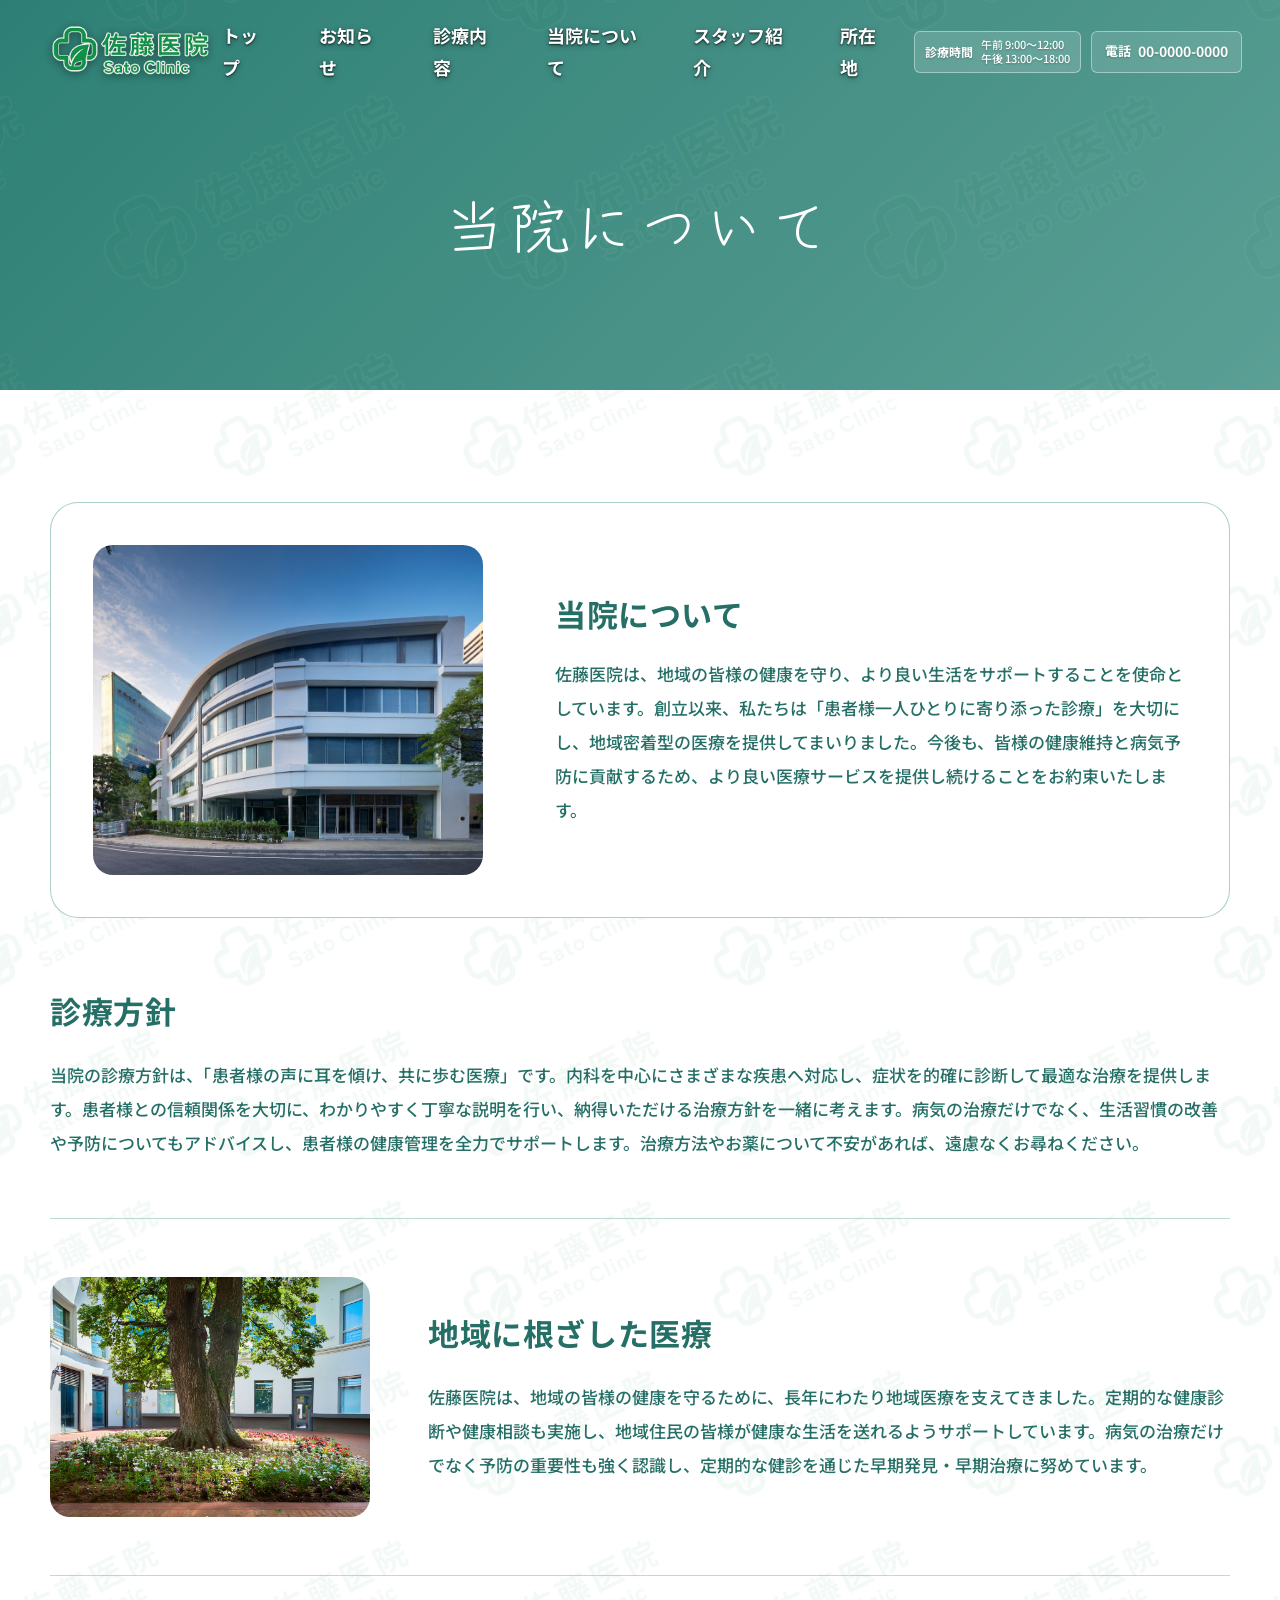
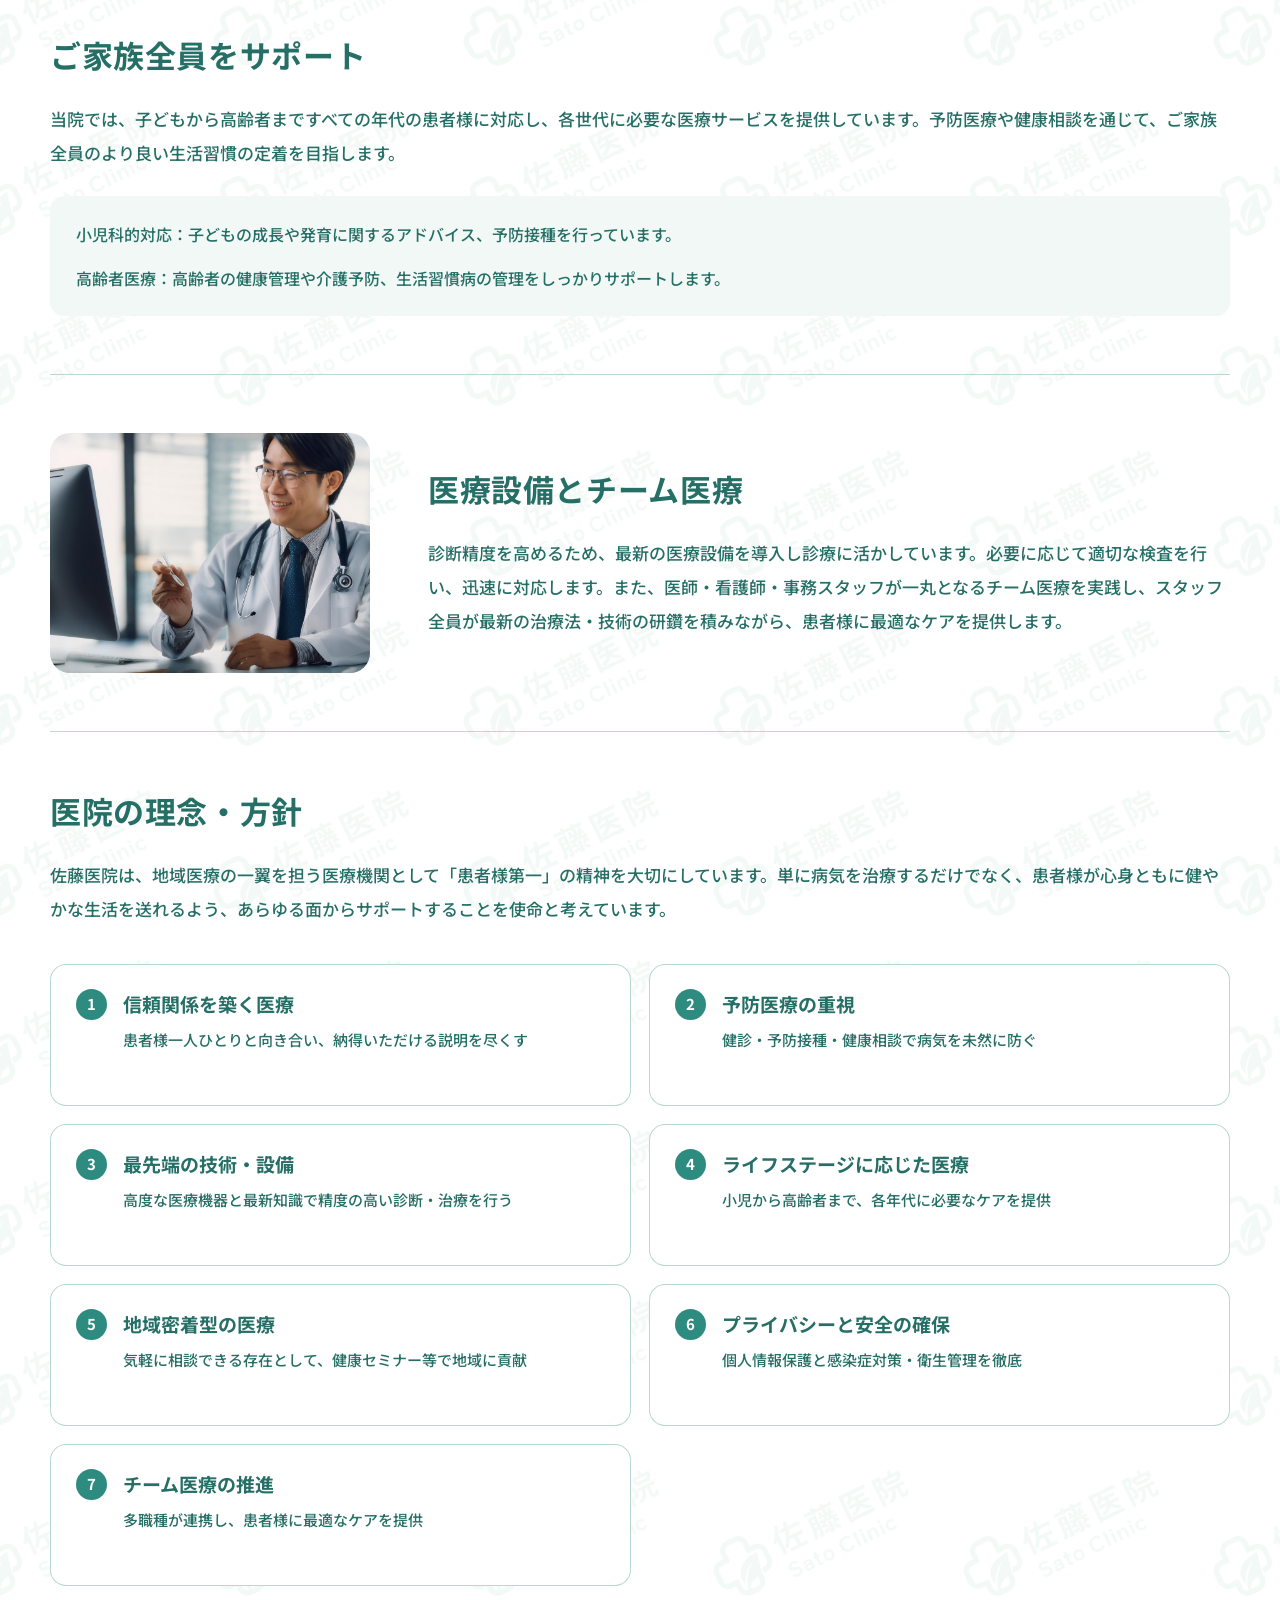
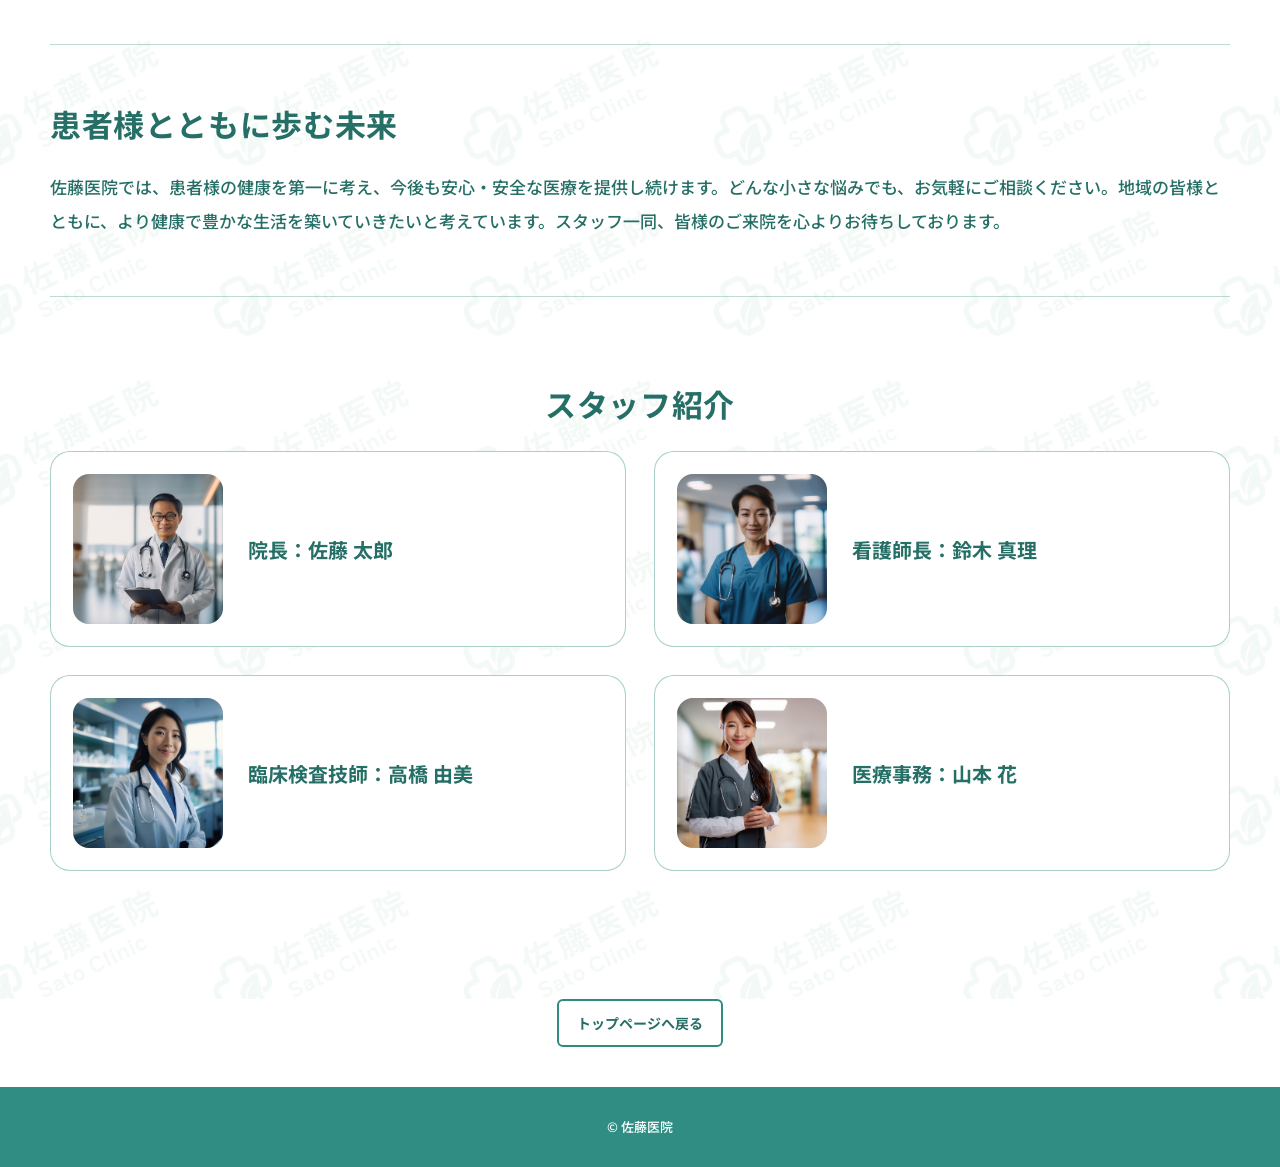
==== about.html @ 95e784b6 "当院についての下層ページを作成" ====
<!DOCTYPE html>
<html lang="ja">
<head>
  <meta charset="UTF-8">
  <meta name="viewport" content="width=device-width, initial-scale=1.0">
  <meta name="description" content="佐藤医院の診療方針、地域医療への取り組み、医院の理念・方針をご紹介します。">
  <title>当院について | 佐藤医院</title>
  <link rel="preconnect" href="https://fonts.googleapis.com">
  <link rel="preconnect" href="https://fonts.gstatic.com" crossorigin>
  <link href="https://fonts.googleapis.com/css2?family=Noto+Sans+JP:wght@400;500;600;700&display=swap" rel="stylesheet">
  <link href="https://fonts.googleapis.com/css2?family=Zen+Kurenaido&display=swap" rel="stylesheet">
  <link rel="stylesheet" href="./css/style.css">
</head>
<body>
  <header class="site-header">
    <a class="brand" href="./index.html#top" aria-label="佐藤医院 トップへ">
      <img src="./assets/Logo/logo.png" alt="佐藤医院 Sato Clinic">
    </a>
    <nav aria-label="メインナビゲーション">
      <ul>
        <li><a href="./index.html#top">トップ</a></li>
        <li><a href="./index.html#news">お知らせ</a></li>
        <li><a href="./index.html#medical">診療内容</a></li>
        <li><a href="./about.html">当院について</a></li>
        <li><a href="./index.html#staff">スタッフ紹介</a></li>
        <li><a href="./index.html#access">所在地</a></li>
      </ul>
    </nav>
    <button class="menu-toggle" type="button" aria-expanded="false">
      <span></span><span></span><span></span>
      <span class="sr-only">Menu</span>
    </button>
    <div class="header-actions">
      <a class="header-hours" href="./index.html#hours" aria-label="診療時間へ">
        <span class="header-action-label">診療時間</span>
        <span class="header-action-detail">午前 9:00〜12:00<br>午後 13:00〜18:00</span>
      </a>
      <a class="header-phone" href="tel:00-0000-0000">
        <span class="header-action-label">電話</span>
        <strong>00-0000-0000</strong>
      </a>
    </div>
  </header>

  <main>
    <section class="subpage-hero" aria-labelledby="about-detail-title">
      <div class="subpage-hero-shade"></div>
      <h1 id="about-detail-title">当院について</h1>
    </section>

    <div class="patterned-content">
      <section class="about-detail section-block" aria-labelledby="about-intro-title">
        <div class="content wide">
          <article class="about-detail-intro about-detail-panel">
            <img src="./assets/Hospital_Exterior/hospital_1.jpg" alt="佐藤医院の外観">
            <div>
              <h2 id="about-intro-title">当院について</h2>
              <p>佐藤医院は、地域の皆様の健康を守り、より良い生活をサポートすることを使命としています。創立以来、私たちは「患者様一人ひとりに寄り添った診療」を大切にし、地域密着型の医療を提供してまいりました。今後も、皆様の健康維持と病気予防に貢献するため、より良い医療サービスを提供し続けることをお約束いたします。</p>
            </div>
          </article>

          <div class="about-detail-sections">
            <article class="about-detail-section">
              <h2>診療方針</h2>
              <p>当院の診療方針は、「患者様の声に耳を傾け、共に歩む医療」です。内科を中心にさまざまな疾患へ対応し、症状を的確に診断して最適な治療を提供します。患者様との信頼関係を大切に、わかりやすく丁寧な説明を行い、納得いただける治療方針を一緒に考えます。病気の治療だけでなく、生活習慣の改善や予防についてもアドバイスし、患者様の健康管理を全力でサポートします。治療方法やお薬について不安があれば、遠慮なくお尋ねください。</p>
            </article>

            <article class="about-detail-section about-detail-section-media">
              <img src="./assets/Hospital_Exterior/hospital_2.jpg" alt="地域に根ざした医療">
              <div>
                <h2>地域に根ざした医療</h2>
                <p>佐藤医院は、地域の皆様の健康を守るために、長年にわたり地域医療を支えてきました。定期的な健康診断や健康相談も実施し、地域住民の皆様が健康な生活を送れるようサポートしています。病気の治療だけでなく予防の重要性も強く認識し、定期的な健診を通じた早期発見・早期治療に努めています。</p>
              </div>
            </article>

            <article class="about-detail-section">
              <h2>ご家族全員をサポート</h2>
              <p>当院では、子どもから高齢者まですべての年代の患者様に対応し、各世代に必要な医療サービスを提供しています。予防医療や健康相談を通じて、ご家族全員のより良い生活習慣の定着を目指します。</p>
              <div class="about-detail-subcopy">
                <p>小児科的対応：子どもの成長や発育に関するアドバイス、予防接種を行っています。</p>
                <p>高齢者医療：高齢者の健康管理や介護予防、生活習慣病の管理をしっかりサポートします。</p>
              </div>
            </article>

            <article class="about-detail-section about-detail-section-media">
              <img src="./assets/Medical_Image/medical_1.jpg" alt="医療設備とチーム医療">
              <div>
                <h2>医療設備とチーム医療</h2>
                <p>診断精度を高めるため、最新の医療設備を導入し診療に活かしています。必要に応じて適切な検査を行い、迅速に対応します。また、医師・看護師・事務スタッフが一丸となるチーム医療を実践し、スタッフ全員が最新の治療法・技術の研鑽を積みながら、患者様に最適なケアを提供します。</p>
              </div>
            </article>

            <article class="about-detail-section about-policy">
              <h2>医院の理念・方針</h2>
              <p>佐藤医院は、地域医療の一翼を担う医療機関として「患者様第一」の精神を大切にしています。単に病気を治療するだけでなく、患者様が心身ともに健やかな生活を送れるよう、あらゆる面からサポートすることを使命と考えています。</p>
              <ol class="about-policy-list">
                <li><h3>信頼関係を築く医療</h3><p>患者様一人ひとりと向き合い、納得いただける説明を尽くす</p></li>
                <li><h3>予防医療の重視</h3><p>健診・予防接種・健康相談で病気を未然に防ぐ</p></li>
                <li><h3>最先端の技術・設備</h3><p>高度な医療機器と最新知識で精度の高い診断・治療を行う</p></li>
                <li><h3>ライフステージに応じた医療</h3><p>小児から高齢者まで、各年代に必要なケアを提供</p></li>
                <li><h3>地域密着型の医療</h3><p>気軽に相談できる存在として、健康セミナー等で地域に貢献</p></li>
                <li><h3>プライバシーと安全の確保</h3><p>個人情報保護と感染症対策・衛生管理を徹底</p></li>
                <li><h3>チーム医療の推進</h3><p>多職種が連携し、患者様に最適なケアを提供</p></li>
              </ol>
            </article>

            <article class="about-detail-section">
              <h2>患者様とともに歩む未来</h2>
              <p>佐藤医院では、患者様の健康を第一に考え、今後も安心・安全な医療を提供し続けます。どんな小さな悩みでも、お気軽にご相談ください。地域の皆様とともに、より健康で豊かな生活を築いていきたいと考えています。スタッフ一同、皆様のご来院を心よりお待ちしております。</p>
            </article>
          </div>

          <section class="about-detail-staff" aria-labelledby="about-staff-title">
            <h2 id="about-staff-title">スタッフ紹介</h2>
            <div class="about-staff-grid">
              <a class="about-staff-card" href="./index.html#staff-1"><img src="./assets/Doctor_Image/sato_taro.jpg" alt="院長 佐藤 太郎"><div><h3>院長：佐藤 太郎</h3></div></a>
              <a class="about-staff-card" href="./index.html#staff-2"><img src="./assets/Doctor_Image/suzuki_mari.jpg" alt="看護師長 鈴木 真理"><div><h3>看護師長：鈴木 真理</h3></div></a>
              <a class="about-staff-card" href="./index.html#staff-3"><img src="./assets/Doctor_Image/takahashi_yumi.jpg" alt="臨床検査技師 高橋 由美"><div><h3>臨床検査技師：高橋 由美</h3></div></a>
              <a class="about-staff-card" href="./index.html#staff-4"><img src="./assets/Doctor_Image/yamamoto_hana.jpg" alt="医療事務 山本 花"><div><h3>医療事務：山本 花</h3></div></a>
            </div>
          </section>
        </div>
      </section>
    </div>
  </main>

  <div class="back-to-top"><a class="outline-button" href="./index.html#top">トップページへ戻る</a></div>
  <footer class="site-footer"><small>© 佐藤医院</small></footer>
  <script src="./js/script.js" defer></script>
</body>
</html>
---- css/style.css ----
@charset "UTF-8";

:root {
  --paper: #fff;
  --section-tint: #f1f8f5;
  --green: #256f66;
  --green-bright: #2e8b7f;
  --line: #65a89e;
}

* { box-sizing: border-box; }

html {
  scroll-behavior: smooth;
}

body {
  margin: 0;
  color: var(--green);
  background: var(--paper);
  font-family: "Noto Sans JP", "Yu Gothic", YuGothic, Meiryo, sans-serif;
  font-size: 17px;
  font-weight: 500;
  line-height: 1.75;
}

img {
  display: block;
  max-width: 100%;
}

a {
  color: inherit;
  text-decoration: none;
}

h1, h2, h3, p, ul {
  margin-top: 0;
}

h2 {
  margin-bottom: 55px;
  font-size: 36px;
  line-height: 1.35;
  letter-spacing: .02em;
  text-align: center;
}

h3 {
  margin-bottom: 24px;
  font-size: 28px;
  line-height: 1.45;
}

.content {
  position: relative;
  z-index: 1;
  margin: 0 auto;
}

.content.wide,
.content.medium,
.content.narrow {
  width: calc(100% - 48px);
}

.content.wide { max-width: 1180px; }
.content.medium { max-width: 960px; }
.content.narrow { max-width: 1110px; }

.site-header {
  position: absolute;
  z-index: 10;
  top: 0;
  left: 0;
  display: flex;
  align-items: center;
  justify-content: space-between;
  width: 100%;
  padding: 20px 38px 18px 42px;
  color: #fff;
}

.brand img {
  width: 190px;
  filter: drop-shadow(0 2px 4px rgba(0, 0, 0, .40));
}

.site-header nav ul {
  display: flex;
  gap: 48px;
  margin: 0;
  padding: 0;
  list-style: none;
}

.site-header nav a {
  font-size: 18px;
  font-weight: 700;
  text-shadow: 0 1px 2px rgba(0, 0, 0, .72), 0 2px 6px rgba(0, 0, 0, .34);
}

.site-header nav a:hover,
.site-header nav a:focus-visible {
  color: #f1f8f5;
}

.header-actions {
  display: flex;
  align-items: center;
  gap: 10px;
  margin-left: 24px;
}

.header-hours,
.header-phone {
  display: flex;
  align-items: center;
  min-height: 42px;
  border: 1px solid rgba(255, 255, 255, .42);
  border-radius: 6px;
  line-height: 1.25;
  text-shadow: 0 1px 2px rgba(0, 0, 0, .25);
  -webkit-backdrop-filter: blur(10px);
  backdrop-filter: blur(10px);
}

.header-hours {
  gap: 8px;
  padding: 5px 10px;
  background: rgba(255, 255, 255, .15);
  font-size: 12px;
}

.header-action-label {
  font-weight: 700;
  white-space: nowrap;
}

.header-action-detail {
  font-size: 11px;
  white-space: nowrap;
}

.header-phone {
  gap: 7px;
  padding: 8px 13px;
  background: rgba(255, 255, 255, .12);
  color: #fff;
  font-size: 13px;
}

.header-phone strong {
  font-size: 14px;
  white-space: nowrap;
}

.header-hours:hover,
.header-hours:focus-visible {
  background: rgba(255, 255, 255, .22);
}

.header-phone:hover,
.header-phone:focus-visible {
  background: rgba(28, 132, 118, .24);
}

.menu-toggle,
.sr-only {
  display: none;
}

.hero {
  position: relative;
  height: 824px;
  overflow: hidden;
}

.hero > img {
  width: 100%;
  height: 100%;
  object-fit: cover;
}

@media (min-width: 768px) {
  .hero { height: 750px; }
  .hero > img { object-position: center top; }
}

.hero-shade {
  position: absolute;
  inset: 0;
  background: linear-gradient(180deg, rgba(37, 111, 102, .35) 0%, transparent 38%, transparent 70%, rgba(37, 111, 102, .25) 100%);
}

.hero h1 {
  position: absolute;
  top: 43%;
  left: 0;
  width: 100%;
  margin: 0;
  color: #fff;
  font-family: "Zen Kurenaido", sans-serif;
  font-size: 66px;
  font-weight: 400;
  letter-spacing: .11em;
  text-align: center;
  text-shadow: 0 1px 2px rgba(0, 0, 0, .78), 0 3px 10px rgba(0, 0, 0, .44);
}

.patterned-content {
  position: relative;
  isolation: isolate;
  overflow: hidden;
  background-color: var(--paper);
}

.patterned-content::before {
  position: absolute;
  z-index: -1;
  inset: -80px;
  content: "";
  background-image: url("../assets/Logo/logo 3.png");
  background-position: 20px 20px;
  background-size: 250px 170px;
  opacity: .10;
  pointer-events: none;
}

.section-block { position: relative; }

.subpage-hero {
  position: relative;
  display: flex;
  min-height: 390px;
  flex-direction: column;
  align-items: center;
  justify-content: center;
  padding: 130px 24px 70px;
  overflow: hidden;
  color: #fff;
  background: linear-gradient(135deg, #2f8278 0%, #65a89e 100%);
  text-align: center;
}

.subpage-hero::before {
  position: absolute;
  inset: -30px;
  content: "";
  background: url("../assets/Logo/logo 3.png") center / 380px auto repeat;
  opacity: .10;
}

.subpage-hero-shade {
  position: absolute;
  inset: 0;
  background: rgba(37, 111, 102, .16);
}

.subpage-hero h1,
.subpage-hero p { position: relative; z-index: 1; }

.subpage-hero h1 {
  margin: 0;
  font-family: "Zen Kurenaido", sans-serif;
  font-size: 58px;
  font-weight: 400;
  letter-spacing: .12em;
  line-height: 1.3;
}

.subpage-hero p {
  margin: 18px 0 0;
  font-size: 17px;
  font-weight: 600;
  letter-spacing: .08em;
}

.medical-detail { padding: 112px 0 128px; }

.medical-detail h2 { margin-bottom: 62px; }

.medical-detail-list {
  display: grid;
  gap: 44px;
}

.medical-detail-card {
  display: grid;
  grid-template-columns: 300px minmax(0, 1fr);
  gap: 52px;
  align-items: center;
  padding: 34px 46px 34px 34px;
  border: 1px solid rgba(101, 168, 158, .55);
  border-radius: 24px;
  background: rgba(255, 255, 255, .94);
}

.medical-detail-card:nth-child(even) { background: var(--section-tint); }

.medical-detail-card > img {
  width: 300px;
  height: 230px;
  border-radius: 18px;
  object-fit: cover;
}

.medical-detail-card-body { position: relative; }

.medical-detail-number {
  margin: 0 0 4px;
  color: var(--green-bright);
  font-family: "Zen Kurenaido", sans-serif;
  font-size: 30px;
  line-height: 1;
}

.medical-detail-card h3 {
  margin-bottom: 20px;
  font-size: 27px;
}

.medical-detail-card-body > p:last-child {
  margin-bottom: 0;
  font-size: 17px;
  line-height: 2;
}

.about-detail { padding: 112px 0 128px; }

.about-detail-intro {
  display: grid;
  grid-template-columns: 390px minmax(0, 1fr);
  gap: 72px;
  align-items: center;
  margin-bottom: 72px;
  padding: 42px;
  border: 1px solid rgba(101, 168, 158, .55);
  border-radius: 28px;
  background: rgba(255, 255, 255, .95);
}

.about-detail-intro img {
  width: 390px;
  height: 330px;
  border-radius: 20px;
  object-fit: cover;
}

.about-detail h2 {
  margin-bottom: 26px;
  font-size: 31px;
  text-align: left;
}

.about-detail-intro h2 { margin-bottom: 22px; }

.about-detail p {
  margin-bottom: 0;
  font-size: 17px;
  line-height: 2;
}

.about-detail-sections {
  display: grid;
  gap: 0;
}

.about-detail-section {
  padding: 58px 0;
  border-bottom: 1px solid rgba(101, 168, 158, .42);
}

.about-detail-section:first-child { padding-top: 0; }

.about-detail-section-media {
  display: grid;
  grid-template-columns: 320px minmax(0, 1fr);
  gap: 58px;
  align-items: center;
}

.about-detail-section-media img {
  width: 320px;
  height: 240px;
  border-radius: 20px;
  object-fit: cover;
}

.about-detail-subcopy {
  display: grid;
  gap: 12px;
  margin-top: 26px;
  padding: 22px 26px;
  border-radius: 14px;
  background: var(--section-tint);
}

.about-detail-subcopy p { font-size: 16px; }

.about-policy-list {
  display: grid;
  grid-template-columns: repeat(2, minmax(0, 1fr));
  gap: 18px;
  margin: 38px 0 0;
  padding: 0;
  list-style: none;
  counter-reset: policy;
}

.about-policy-list li {
  position: relative;
  min-height: 142px;
  padding: 25px 26px 22px 72px;
  border: 1px solid rgba(101, 168, 158, .45);
  border-radius: 16px;
  background: #fff;
  counter-increment: policy;
}

.about-policy-list li::before {
  position: absolute;
  top: 24px;
  left: 25px;
  display: grid;
  width: 31px;
  height: 31px;
  place-items: center;
  border-radius: 50%;
  color: #fff;
  background: var(--green-bright);
  content: counter(policy);
  font-size: 15px;
  font-weight: 700;
}

.about-policy-list h3 {
  margin-bottom: 10px;
  font-size: 19px;
}

.about-policy-list p { font-size: 15px; line-height: 1.75; }

.about-detail-staff { padding-top: 86px; }

.about-detail-staff > h2 { text-align: center; }

.about-staff-grid {
  display: grid;
  grid-template-columns: repeat(2, minmax(0, 1fr));
  gap: 28px;
}

.about-staff-card {
  display: grid;
  grid-template-columns: 150px minmax(0, 1fr);
  gap: 25px;
  align-items: center;
  padding: 22px;
  border: 1px solid rgba(101, 168, 158, .55);
  border-radius: 20px;
  background: #fff;
}

.about-staff-card:hover,
.about-staff-card:focus-visible {
  border-color: var(--green-bright);
  background: var(--section-tint);
}

.about-staff-card img {
  width: 150px;
  height: 150px;
  border-radius: 16px;
  object-fit: cover;
}

.about-staff-card img[src*="sato_taro.jpg"] { object-position: 75% center; }
.about-staff-card img[src*="suzuki_mari.jpg"] { object-position: right center; }
.about-staff-card img[src*="takahashi_yumi.jpg"] { object-position: 35% center; }
.about-staff-card img[src*="yamamoto_hana.jpg"] { object-position: left center; }

.about-staff-card h3 { margin: 0; font-size: 20px; }

.hours {
  padding: 144px 0 96px;
}

.hours h2 {
  margin-bottom: 28px;
  font-size: 25px;
}

.hours-table {
  width: 100%;
  border: 1px solid rgba(101, 168, 158, .35);
  border-radius: 14px;
  border-collapse: separate;
  border-spacing: 0;
  overflow: hidden;
  table-layout: fixed;
  font-size: 16px;
  background: #fff;
}

.hours-table th,
.hours-table td {
  height: 51px;
  padding: 12px 10px;
  border: 0;
  border-bottom: 1px solid rgba(101, 168, 158, .32);
  text-align: center;
}

.hours-table thead th {
  background: var(--section-tint);
  color: var(--green);
  font-weight: 600;
}

.hours-table tbody tr:last-child th,
.hours-table tbody tr:last-child td {
  border-bottom: 0;
}

.hours-table tr > :first-child { width: 160px; }
.hours-table tbody th { font-weight: 600; }
.hours-table td { font-size: 21px; }
.hours-table td.is-open { color: var(--green); font-weight: 700; }
.hours-table td.is-closed { color: #9aa8a5; }

.hours-notes {
  margin-top: 35px;
  font-size: 17px;
  line-height: 1.55;
}

.hours-notes p { margin-bottom: 0; }
.hours-notes ul { margin-bottom: 0; padding-left: 1.25em; }

.patient-gallery {
  display: grid;
  grid-template-columns: repeat(3, 1fr);
  gap: 65px;
  margin-top: 72px;
}

.patient-gallery img {
  width: 100%;
  height: 240px;
  border-radius: 29px;
  object-fit: cover;
}

.news {
  padding: 88px 0 112px;
  background: var(--section-tint);
}

.news-layout {
  display: grid;
  grid-template-columns: 380px 1fr;
  gap: 110px;
  align-items: center;
}

.news-photo {
  width: 380px;
  height: 570px;
  border-radius: 26px;
  object-fit: cover;
}

.news-body h2 {
  margin-bottom: 45px;
  text-align: left;
}

.news-list {
  margin: 0;
  padding: 0;
  list-style: none;
}

.news-list li { border-bottom: 1.5px solid var(--line); }
.news-list a {
  display: block;
  padding: 22px 0 17px;
  font-size: 22px;
  font-weight: 700;
}

.news-list a:hover,
.news-list a:focus-visible { padding-left: 10px; }

.outline-button {
  display: inline-flex;
  align-items: center;
  justify-content: center;
  min-width: 112px;
  min-height: 48px;
  padding: 12px 18px;
  border: 2px solid var(--green-bright);
  border-radius: 6px;
  background: rgba(255, 255, 255, .58);
  -webkit-backdrop-filter: blur(10px);
  backdrop-filter: blur(10px);
  font-size: 14px;
  font-weight: 700;
  line-height: 1.3;
  text-align: center;
}

.outline-button:hover,
.outline-button:focus,
.outline-button:focus-visible,
.outline-button:active {
  border-color: var(--green-bright);
  background: rgba(46, 139, 127, .20);
  color: var(--green);
}

.news-button {
  float: right;
  margin-top: 25px;
}

.greeting { padding: 88px 0 120px; }

.greeting-card {
  min-height: 745px;
  overflow: hidden;
  border: 2px solid var(--line);
  border-radius: 38px;
  background-image: linear-gradient(90deg, rgba(255, 255, 255, .98) 0%, rgba(255, 255, 255, .95) 48%, rgba(255, 255, 255, 0) 58%), url("../assets/Doctor_Image/firstView.jpg");
  background-position: center, center;
  background-size: cover;
}

.greeting-copy {
  width: 52%;
  padding: 76px 20px 52px 56px;
}

.greeting-copy h2 {
  margin-bottom: 40px;
  text-align: left;
}

.greeting-copy p {
  margin-bottom: 27px;
  font-size: 16px;
  font-weight: 600;
  line-height: 1.7;
  text-shadow: 0 1px 2px rgba(0, 0, 0, .12);
}

.greeting-copy .signature {
  margin-top: 38px;
  padding-right: 40px;
  text-align: right;
}

.greeting-photo { display: none; }

.medical { padding: 96px 0 120px; }
.medical > .content > h2 { margin-bottom: 64px; }

.medical-row,
.staff-row {
  display: grid;
  grid-template-columns: 340px 1fr;
  gap: 110px;
  align-items: center;
  margin-bottom: 96px;
}

.medical-carousel,
.staff-carousel {
  display: contents;
}

.medical-more {
  margin-top: 28px;
  text-align: center;
}

.medical-item,
.staff-item {
  display: contents;
}

.medical-item > summary,
.staff-item > summary,
.mobile-switcher {
  display: none;
}

.medical-row.image-right,
.staff-row.image-right { grid-template-columns: 1fr 340px; }

.medical-row img,
.staff-row img {
  width: 340px;
  height: 300px;
  border-radius: 28px;
  object-fit: cover;
}

.medical-row h3 { margin-bottom: 24px; }
.medical-row p { max-width: 690px; font-size: 17px; }
.medical-row.image-right > div:first-child { padding-left: 90px; }
.medical-row.last { margin-bottom: 0; }
.medical-photo-wrap { text-align: right; }
.medical-photo-wrap .small-button { margin-top: 14px; }

.about {
  padding: 96px 0 120px;
  background: var(--section-tint);
}

.about-card {
  display: grid;
  grid-template-columns: 370px 1fr;
  gap: 82px;
  align-items: center;
  min-height: 650px;
  padding: 80px 90px;
  border: 2px solid var(--line);
  border-radius: 30px;
}

.about-card > img {
  width: 370px;
  height: 370px;
  border-radius: 27px;
  object-fit: cover;
}

.about-copy h2 { text-align: left; }
.about-copy p { margin-bottom: 56px; font-size: 17px; }
.about-copy .outline-button { float: right; margin-right: 65px; }

.staff { padding: 96px 0 104px; }
.staff h2 { margin-bottom: 44px; }

.staff-intro {
  margin: 0 auto 68px;
  font-size: 17px;
  text-align: center;
}

.staff-row {
  margin-bottom: 88px;
}

.staff-row img {
  height: 330px;
}

.staff-row img[src*="sato_taro.jpg"] { object-position: 75% center; }
.staff-row img[src*="suzuki_mari.jpg"] { object-position: right center; }
.staff-row img[src*="takahashi_yumi.jpg"] { object-position: 35% center; }
.staff-row img[src*="yamamoto_hana.jpg"] { object-position: left center; }

.staff-row h3 { margin-bottom: 22px; }
.staff-row ul { padding-left: 1.35em; font-size: 16px; }
.staff-row.image-right > div:first-child { padding-left: 90px; }
.staff-row.last { margin-bottom: 0; }

.access {
  padding: 104px 0 120px;
  background: var(--section-tint);
}

.access-card {
  overflow: hidden;
  padding-top: 0;
  border-radius: 30px;
}

.access-card > h2 {
  margin: 0;
  padding: 46px 0 58px;
}

.access-grid {
  display: grid;
  grid-template-columns: 57% 43%;
  min-height: 500px;
}

.access-grid > img {
  width: 100%;
  height: 500px;
  object-fit: cover;
}

.access-copy {
  display: flex;
  flex-direction: column;
  justify-content: center;
  gap: 58px;
  padding: 24px 32px 42px;
}

.access-copy h3 { margin-bottom: 18px; }
.access-copy ul { margin-bottom: 0; padding-left: 0; font-size: 16px; list-style: none; }

.hours-bottom { padding: 96px 0; }
.hours-bottom .hours-notes { margin-top: 30px; }

.departments { padding: 96px 0 104px; }
.departments h2 { margin-bottom: 72px; }

.department-list {
  margin-bottom: 72px;
  font-size: 27px;
  font-weight: 700;
  line-height: 1.45;
  text-align: center;
}

.contact-note {
  margin-bottom: 0;
  font-size: 16px;
  text-align: center;
}

.site-footer {
  display: flex;
  align-items: center;
  justify-content: center;
  height: 80px;
  color: #fff;
  background: #2f8d83;
}

.back-to-top {
  margin-bottom: 40px;
  text-align: center;
}

.site-footer small { font-size: 13px; }

@media (prefers-reduced-motion: reduce) {
  html { scroll-behavior: auto; }
}

@media (max-width: 767px) {
  html,
  body {
    overflow-x: hidden;
  }

  body {
    font-size: 15px;
    line-height: 1.7;
  }

  .content.wide,
  .content.medium,
  .content.narrow {
    width: calc(100% - 32px);
  }

  h2 {
    margin-bottom: 30px;
    font-size: 28px;
  }

  h3 {
    margin-bottom: 16px;
    font-size: 22px;
    line-height: 1.4;
  }

  .site-header {
    position: absolute;
    display: flex;
    flex-direction: row;
    align-items: center;
    justify-content: space-between;
    gap: 12px;
    padding: 14px 16px 12px;
  }

  .brand img { width: 150px; }

  .site-header nav {
    position: absolute;
    top: 100%;
    right: 16px;
    left: 16px;
    display: none;
    width: auto;
    padding: 8px;
    border: 1px solid rgba(101, 168, 158, .42);
    border-radius: 10px;
    background: rgba(255, 255, 255, .94);
    -webkit-backdrop-filter: blur(12px);
    backdrop-filter: blur(12px);
  }

  .site-header.menu-open nav { display: block; }

  .site-header nav ul {
    display: flex;
    flex-direction: column;
    gap: 0;
    line-height: 1.35;
  }

  .site-header nav li + li { border-top: 1px solid rgba(101, 168, 158, .28); }

  .site-header nav a {
    display: block;
    padding: 8px 10px;
    color: var(--green);
    font-size: 14px;
    text-shadow: 0 1px 2px rgba(0, 0, 0, .12);
    white-space: nowrap;
  }

  .site-header nav a:hover,
  .site-header nav a:focus-visible { color: var(--green); }

  .menu-toggle {
    display: flex;
    order: 3;
    flex: 0 0 42px;
    flex-direction: column;
    gap: 4px;
    align-items: center;
    justify-content: center;
    width: 42px;
    height: 42px;
    padding: 0;
    border: 1px solid rgba(255, 255, 255, .42);
    border-radius: 6px;
    background: rgba(255, 255, 255, .15);
    -webkit-backdrop-filter: blur(10px);
    backdrop-filter: blur(10px);
  }

  .menu-toggle span:not(.sr-only) {
    display: block;
    width: 20px;
    height: 2px;
    background: #fff;
  }

  .menu-toggle:focus-visible { outline: 2px solid #fff; outline-offset: 2px; }

  .site-header.menu-open .menu-toggle span:nth-child(1) { transform: translateY(6px) rotate(45deg); }
  .site-header.menu-open .menu-toggle span:nth-child(2) { opacity: 0; }
  .site-header.menu-open .menu-toggle span:nth-child(3) { transform: translateY(-6px) rotate(-45deg); }

  .sr-only {
    position: absolute;
    width: 1px;
    height: 1px;
    padding: 0;
    margin: -1px;
    overflow: hidden;
    clip: rect(0, 0, 0, 0);
    white-space: nowrap;
    border: 0;
  }

  .header-actions {
    order: 2;
    gap: 8px;
    margin: 0;
  }

  .header-phone {
    min-height: 30px;
    padding: 5px 10px;
    font-size: 12px;
  }

  .header-hours { display: none; }

  .header-hours::before {
    content: "◷";
    font-size: 15px;
  }

  .header-phone::before {
    content: "☎";
    font-size: 14px;
  }

  .header-action-detail,
  .header-phone strong {
    display: none;
  }

  .hero { height: 350px; }

  .hero h1 {
    top: 52%;
    padding: 0 16px;
    font-size: 36px;
    line-height: 1.35;
    letter-spacing: .08em;
  }

  .hours { padding: 48px 0 56px; }
  .hours { scroll-margin-top: 72px; }

  .hours h2 {
    margin-bottom: 22px;
    font-size: 26px;
  }

  .hours-table-wrap {
    max-width: 100%;
    overflow-x: visible;
  }

  .hours-table {
    min-width: 0;
    display: block;
    font-size: 14px;
  }

  .hours-table thead,
  .hours-table tbody,
  .hours-table tr {
    display: grid;
  }

  .hours-table thead tr {
    grid-template-columns: 72px repeat(7, minmax(0, 1fr));
  }

  .hours-table tbody {
    gap: 8px;
    margin-top: 8px;
  }

  .hours-table tbody tr {
    grid-template-columns: repeat(7, minmax(0, 1fr));
    overflow: hidden;
    border: 1px solid rgba(101, 168, 158, .35);
    border-radius: 12px;
    background: #fff;
  }

  .hours-table tbody tr th {
    grid-column: 1 / -1;
    background: var(--section-tint);
  }

  .hours-table th,
  .hours-table td {
    height: auto;
    padding: 10px 4px;
  }

  .hours-table thead th {
    padding: 9px 3px;
    font-size: 13px;
  }

  .hours-notes {
    margin-top: 25px;
    font-size: 14px;
  }

  .patient-gallery {
    display: flex;
    gap: 16px;
    margin-top: 36px;
    margin-right: -16px;
    padding-right: 16px;
    overflow-x: auto;
    scroll-snap-type: x mandatory;
    scrollbar-width: none;
  }

  .patient-gallery::-webkit-scrollbar,
  .medical-carousel::-webkit-scrollbar,
  .staff-carousel::-webkit-scrollbar { display: none; }

  .patient-gallery img {
    flex: 0 0 calc(100% - 16px);
    height: 220px;
    border-radius: 22px;
    scroll-snap-align: start;
  }

  .news { padding: 56px 0 64px; }

  .news-layout {
    display: flex;
    flex-direction: column;
    gap: 30px;
    align-items: stretch;
  }

  .news-photo {
    width: 100%;
    height: 240px;
    border-radius: 22px;
  }

  .news-body h2 {
    margin-bottom: 24px;
    text-align: center;
  }

  .news-list a {
    padding: 13px 0 11px;
    font-size: 15px;
  }

  .news-button {
    float: none;
    display: block;
    width: max-content;
    margin: 22px auto 0;
  }

  .greeting { padding: 56px 0 72px; }

  .greeting-card {
    display: flex;
    flex-direction: column;
    min-height: 0;
    overflow: hidden;
    background-image: none;
    background-color: #fff;
  }

  .greeting-photo {
    display: block;
    width: 100%;
    height: 235px;
    object-fit: cover;
    object-position: center center;
  }

  .greeting-copy {
    width: 100%;
    padding: 30px 22px 34px;
  }

  .greeting-copy h2 {
    margin-bottom: 28px;
    text-align: center;
  }

  .greeting-copy p {
    margin-bottom: 22px;
    font-size: 15px;
    line-height: 1.8;
  }

  .greeting-copy .signature {
    margin-top: 28px;
    padding-right: 0;
  }

  .subpage-hero {
    min-height: 300px;
    padding: 116px 20px 52px;
  }

  .subpage-hero h1 { font-size: 42px; }
  .subpage-hero p { margin-top: 12px; font-size: 14px; }

  .medical-detail { padding: 64px 0 76px; }
  .medical-detail h2 { margin-bottom: 34px; font-size: 28px; }

  .medical-detail-list { gap: 24px; }

  .medical-detail-card {
    display: block;
    padding: 16px 16px 24px;
    border-radius: 18px;
  }

  .medical-detail-card > img {
    width: 100%;
    height: 190px;
    margin-bottom: 22px;
    border-radius: 14px;
  }

  .medical-detail-number { font-size: 26px; }
  .medical-detail-card h3 { margin-bottom: 14px; font-size: 22px; }
  .medical-detail-card-body > p:last-child { font-size: 15px; line-height: 1.9; }

  .about-detail { padding: 64px 0 76px; }

  .about-detail-intro {
    display: block;
    margin-bottom: 42px;
    padding: 16px 16px 24px;
    border-radius: 20px;
  }

  .about-detail-intro img {
    width: 100%;
    height: 220px;
    margin-bottom: 24px;
    border-radius: 15px;
  }

  .about-detail h2 { margin-bottom: 18px; font-size: 25px; }
  .about-detail p { font-size: 15px; line-height: 1.9; }

  .about-detail-section { padding: 38px 0; }
  .about-detail-section:first-child { padding-top: 0; }

  .about-detail-section-media {
    display: flex;
    flex-direction: column;
    gap: 22px;
    align-items: stretch;
  }

  .about-detail-section-media img {
    width: 100%;
    height: 210px;
    border-radius: 16px;
  }

  .about-detail-subcopy {
    gap: 10px;
    margin-top: 20px;
    padding: 17px 18px;
  }

  .about-detail-subcopy p { font-size: 14px; }

  .about-policy-list {
    display: grid;
    grid-template-columns: 1fr;
    gap: 14px;
    margin-top: 28px;
  }

  .about-policy-list li {
    min-height: 0;
    padding: 20px 18px 19px 61px;
    border-radius: 14px;
  }

  .about-policy-list li::before { top: 19px; left: 18px; }
  .about-policy-list h3 { margin-bottom: 7px; font-size: 17px; }
  .about-policy-list p { font-size: 14px; }

  .about-detail-staff { padding-top: 58px; }
  .about-detail-staff > h2 { text-align: center; }

  .about-staff-grid {
    grid-template-columns: 1fr;
    gap: 16px;
  }

  .about-staff-card {
    grid-template-columns: 110px minmax(0, 1fr);
    gap: 17px;
    padding: 14px;
    border-radius: 16px;
  }

  .about-staff-card img {
    width: 110px;
    height: 110px;
    border-radius: 13px;
  }

  .about-staff-card h3 { font-size: 17px; }

  .medical { padding: 56px 0 72px; }
  .medical > .content > h2 { margin-bottom: 42px; }

  .medical-carousel,
  .staff-carousel {
    display: block;
    margin: 0;
    padding: 0;
    overflow: hidden;
    touch-action: pan-y;
  }

  .carousel-track {
    display: flex;
    align-items: flex-start;
    width: 100%;
    will-change: transform;
  }

  .mobile-switcher {
    display: flex;
    align-items: center;
    justify-content: space-between;
    margin: 0 0 12px;
  }

  .mobile-switcher button {
    display: flex;
    align-items: center;
    justify-content: center;
    width: 44px;
    height: 44px;
    padding: 0;
    border: 1px solid var(--line);
    border-radius: 50%;
    background: #fff;
    color: var(--green);
    font-size: 28px;
    line-height: 1;
  }

  .mobile-switcher button:active,
  .mobile-switcher button:focus-visible { background: var(--section-tint); }

  .mobile-switcher-status {
    color: var(--green);
    font-size: 14px;
    font-weight: 700;
  }

  .medical-item,
  .staff-item {
    display: block;
    flex: 0 0 100%;
    width: 100%;
    margin-bottom: 12px;
    overflow: hidden;
    border: 1px solid rgba(101, 168, 158, .55);
    border-radius: 12px;
    background: #fff;
  }

  .medical-item.is-active,
  .staff-item.is-active {
    display: block;
  }

  .medical-item > summary,
  .staff-item > summary {
    display: grid;
    grid-template-columns: 64px minmax(0, 1fr) 20px;
    gap: 12px;
    align-items: center;
    min-height: 86px;
    padding: 10px 12px;
    color: var(--green);
    cursor: pointer;
    list-style: none;
  }

  .medical-item > summary::-webkit-details-marker,
  .staff-item > summary::-webkit-details-marker { display: none; }

  .medical-item > summary::after,
  .staff-item > summary::after {
    content: "+";
    grid-column: 3;
    color: var(--green-bright);
    font-size: 24px;
    line-height: 1;
    text-align: center;
  }

  .medical-item[open] > summary::after,
  .staff-item[open] > summary::after { content: "−"; }

  .medical-item > summary img,
  .staff-item > summary img {
    width: 64px;
    height: 64px;
    border-radius: 8px;
    object-fit: cover;
  }

  .medical-item > summary > span,
  .staff-item > summary > span {
    display: flex;
    min-width: 0;
    flex-direction: column;
    gap: 2px;
  }

  .medical-item > summary strong,
  .staff-item > summary strong {
    overflow: hidden;
    font-size: 15px;
    line-height: 1.35;
    text-overflow: ellipsis;
    white-space: nowrap;
  }

  .medical-item > summary small,
  .staff-item > summary small {
    overflow: hidden;
    color: rgba(37, 111, 102, .78);
    font-size: 12px;
    line-height: 1.35;
    text-overflow: ellipsis;
    white-space: nowrap;
  }

  .medical-item:not([open]) > .medical-row,
  .staff-item:not([open]) > .staff-row { display: none; }

  .medical-item[open] > .medical-row,
  .staff-item[open] > .staff-row { padding: 0 12px 16px; }

  .staff-item summary img[src*="sato_taro.jpg"] { object-position: 75% center; }
  .staff-item summary img[src*="suzuki_mari.jpg"] { object-position: right center; }
  .staff-item summary img[src*="takahashi_yumi.jpg"] { object-position: 35% center; }
  .staff-item summary img[src*="yamamoto_hana.jpg"] { object-position: left center; }

  .medical-row,
  .medical-row.image-right {
    display: flex;
    flex-direction: column;
    gap: 22px;
    align-items: stretch;
    flex: 0 0 calc(100% - 16px);
    margin-bottom: 0;
    scroll-snap-align: start;
  }

  .medical-row > img,
  .medical-row .medical-photo-wrap {
    order: -1;
  }

  .medical-row img {
    width: 100%;
    height: 220px;
    border-radius: 22px;
  }

  .medical-row.image-right > div:first-child {
    padding-left: 0;
  }

  .medical-row p {
    max-width: none;
    font-size: 15px;
  }

  .medical-photo-wrap { width: 100%; }
  .medical-photo-wrap img { width: 100%; }
  .medical-row.last .medical-photo-wrap { text-align: center; }
  .medical-photo-wrap .small-button { margin-top: 20px; }

  .about { padding: 56px 0 72px; }

  .about-card {
    display: flex;
    flex-direction: column;
    align-items: stretch;
    min-height: 0;
    gap: 28px;
    padding: 24px 20px 30px;
    border-radius: 24px;
  }

  .about-card > img {
    width: 100%;
    height: 240px;
    border-radius: 20px;
  }

  .about-copy h2 { text-align: center; }
  .about-copy p {
    margin-bottom: 28px;
    font-size: 15px;
  }

  .about-copy .outline-button {
    display: block;
    float: none;
    width: max-content;
    margin: 0 auto;
  }

  .staff { padding: 56px 0 64px; }
  .staff h2 { margin-bottom: 30px; }

  .staff-intro {
    margin-bottom: 36px;
    font-size: 14px;
  }

  .staff-row,
  .staff-row.image-right {
    display: flex;
    flex-direction: column;
    gap: 22px;
    align-items: stretch;
    flex: 0 0 calc(100% - 16px);
    margin-bottom: 0;
    scroll-snap-align: start;
  }

  .staff-row > img {
    order: -1;
    width: 100%;
    height: 260px;
    border-radius: 22px;
  }

  .staff-row.image-right > div:first-child {
    padding-left: 0;
  }

  .staff-row h3 { margin-bottom: 14px; }
  .staff-row ul { padding-left: 1.25em; font-size: 14px; }

  .access { padding: 64px 0 72px; }

  .access-card { border-radius: 24px; }

  .access-card > h2 {
    padding: 38px 0 26px;
    font-size: 28px;
  }

  .access-grid {
    display: flex;
    flex-direction: column;
    min-height: 0;
  }

  .access-grid > img {
    width: 100%;
    height: 220px;
  }

  .access-copy {
    gap: 32px;
    padding: 28px 20px 32px;
  }

  .access-copy h3 { margin-bottom: 14px; }
  .access-copy ul { padding-left: 0; font-size: 14px; }

  .hours-bottom { padding: 52px 0 56px; }

  .departments { padding: 52px 0 60px; }
  .departments h2 { margin-bottom: 42px; }

  .department-list {
    margin-bottom: 40px;
    font-size: 22px;
  }

  .contact-note { font-size: 14px; }

  .back-to-top { margin-bottom: 28px; }
  .site-footer { height: 68px; }
}
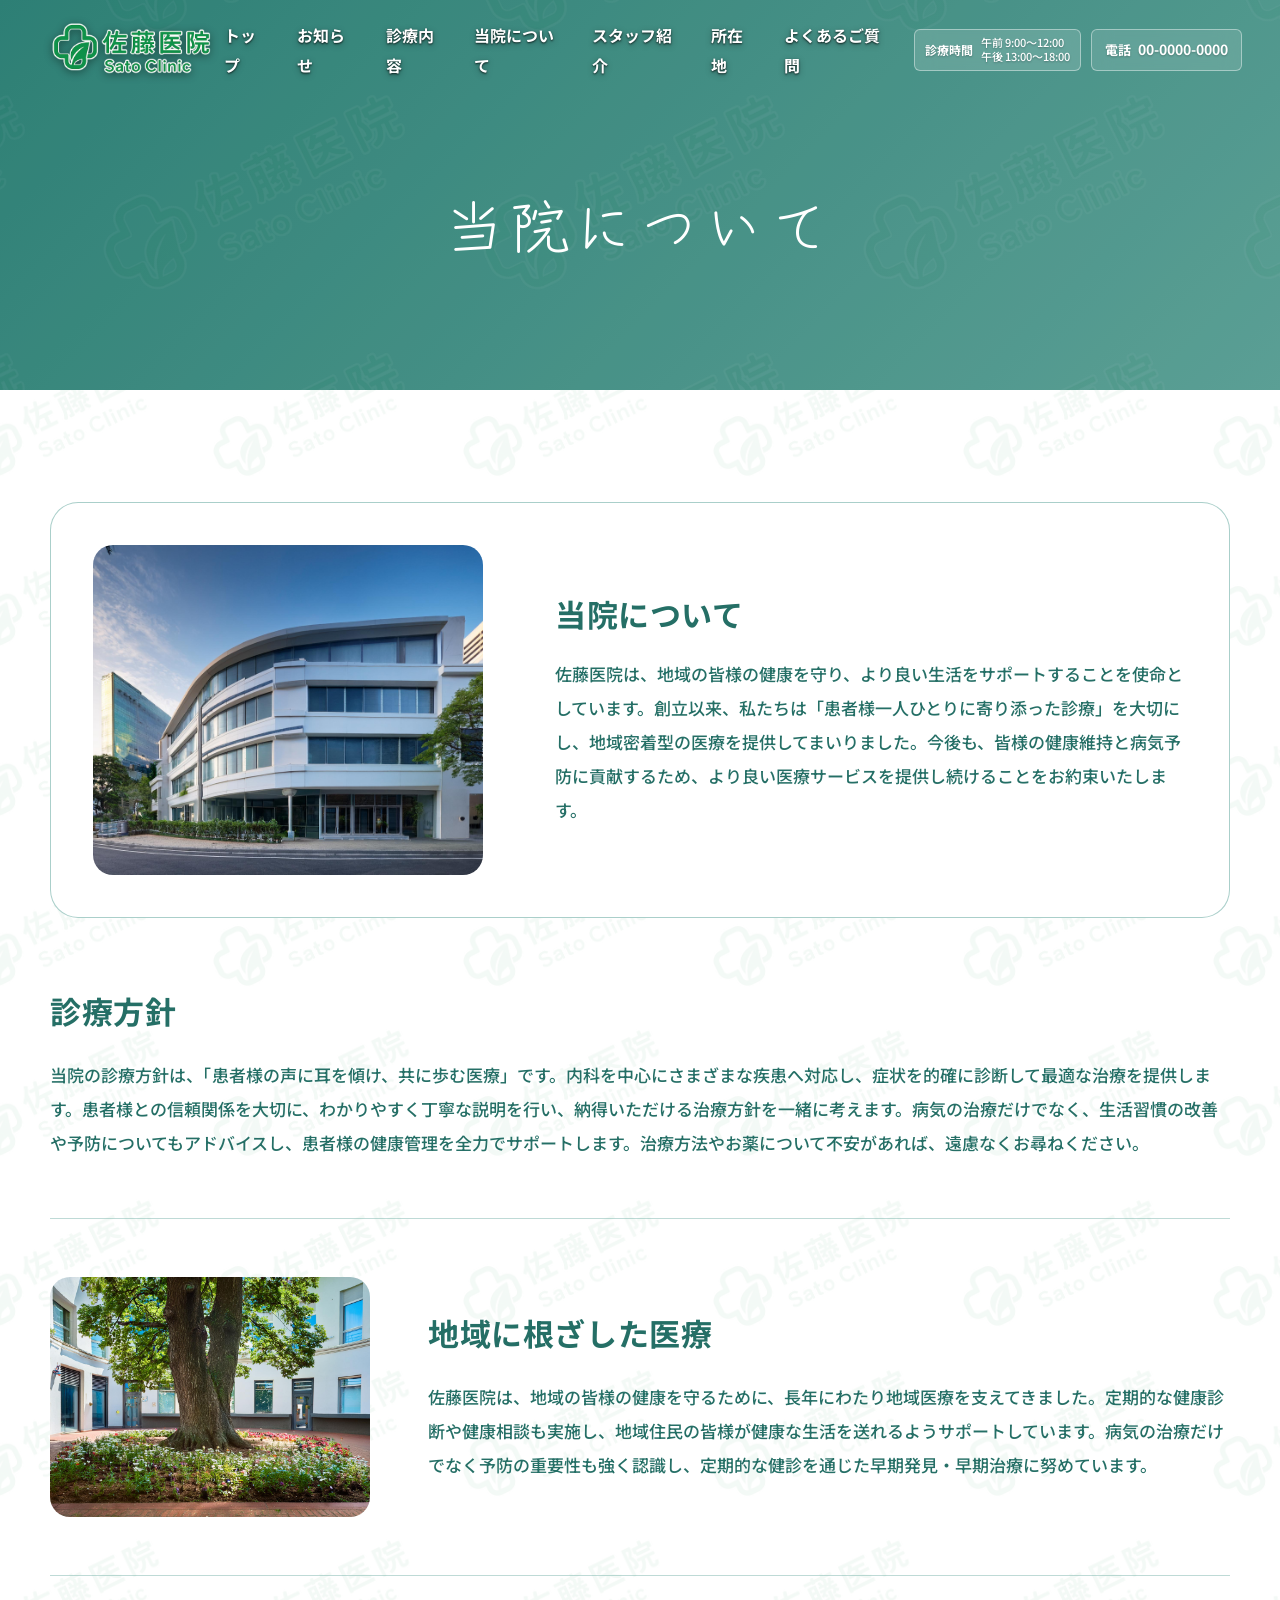
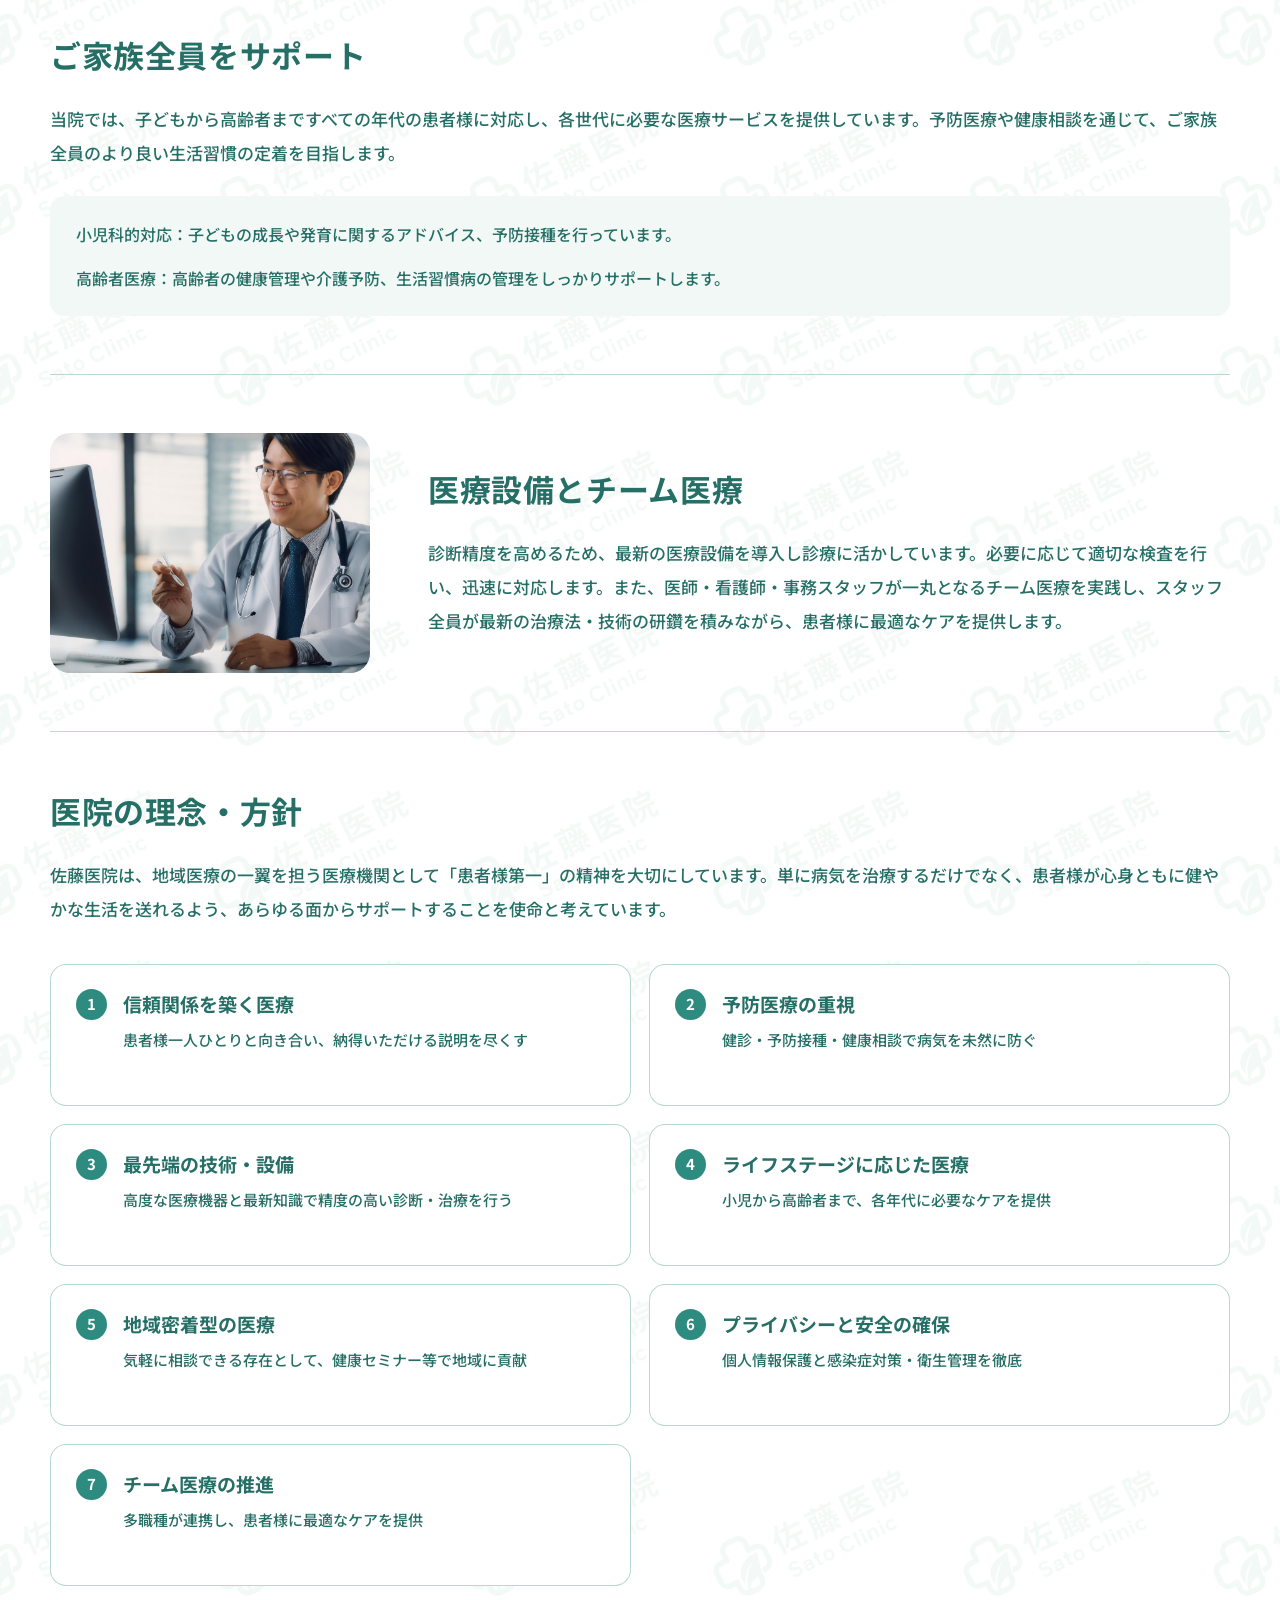
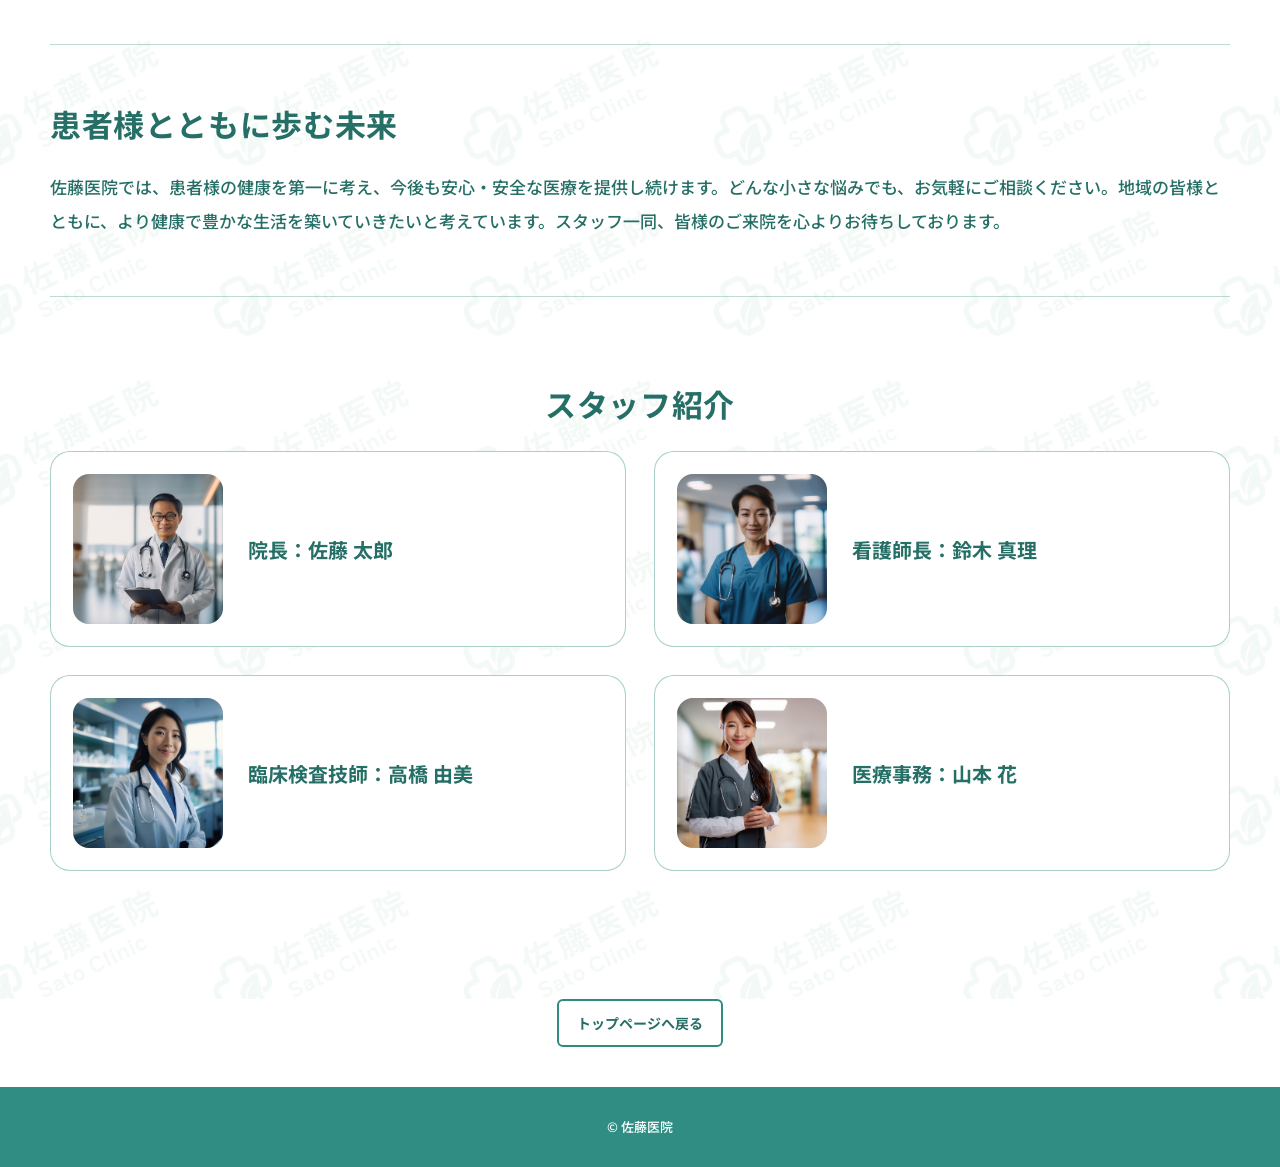
==== commit c98511ca: "地図をグーグルマップ埋め込みに変更 よくあるご質問セクションを本文とヘッダーに追加しリンク先に下層ページを作成" ====
--- a/about.html
+++ b/about.html
@@ -24,6 +24,7 @@
         <li><a href="./about.html">当院について</a></li>
         <li><a href="./index.html#staff">スタッフ紹介</a></li>
         <li><a href="./index.html#access">所在地</a></li>
+        <li><a href="./index.html#faq-link">よくあるご質問</a></li>
       </ul>
     </nav>
     <button class="menu-toggle" type="button" aria-expanded="false">
--- a/css/style.css
+++ b/css/style.css
@@ -153,6 +153,11 @@
 .header-phone strong {
   font-size: 14px;
   white-space: nowrap;
+}
+
+@media (min-width: 768px) {
+  .site-header nav ul { gap: 28px; }
+  .site-header nav a { font-size: 16px; }
 }
 
 .header-hours:hover,
@@ -481,6 +486,136 @@
 .about-staff-card img[src*="yamamoto_hana.jpg"] { object-position: left center; }
 
 .about-staff-card h3 { margin: 0; font-size: 20px; }
+
+.faq-detail { padding: 112px 0 128px; }
+
+.faq-detail > .content > h2 { margin-bottom: 26px; }
+
+.faq-intro {
+  margin: 0 0 72px;
+  font-size: 17px;
+  line-height: 2;
+  text-align: center;
+}
+
+.faq-category { margin-bottom: 64px; }
+
+.faq-category > h3 {
+  margin-bottom: 22px;
+  padding-bottom: 14px;
+  border-bottom: 2px solid var(--line);
+  color: var(--green);
+  font-size: 25px;
+}
+
+.faq-category details {
+  margin-bottom: 14px;
+  border: 1px solid rgba(101, 168, 158, .55);
+  border-radius: 14px;
+  background: #fff;
+  overflow: hidden;
+}
+
+.faq-category summary {
+  display: flex;
+  align-items: center;
+  justify-content: space-between;
+  gap: 20px;
+  min-height: 70px;
+  padding: 18px 24px;
+  color: var(--green);
+  cursor: pointer;
+  font-size: 17px;
+  font-weight: 700;
+  line-height: 1.6;
+  list-style: none;
+}
+
+.faq-category summary::-webkit-details-marker { display: none; }
+
+.faq-category summary::after {
+  flex: 0 0 auto;
+  color: var(--green-bright);
+  content: "+";
+  font-size: 27px;
+  font-weight: 400;
+  line-height: 1;
+}
+
+.faq-category details[open] summary { background: var(--section-tint); }
+
+.faq-category details[open] summary::after { content: "−"; }
+
+.faq-answer {
+  padding: 22px 24px 25px;
+  border-top: 1px solid rgba(101, 168, 158, .28);
+  background: rgba(255, 255, 255, .92);
+}
+
+.faq-answer p {
+  margin: 0;
+  font-size: 16px;
+  line-height: 2;
+}
+
+.faq-closing {
+  margin: 8px 0 0;
+  padding: 28px 30px;
+  border-radius: 14px;
+  background: var(--section-tint);
+  font-size: 17px;
+  line-height: 2;
+  text-align: center;
+}
+
+.faq-link-section {
+  padding: 54px 0 58px;
+  background: var(--paper);
+}
+
+.faq-link-card {
+  display: flex;
+  align-items: center;
+  gap: 24px;
+  padding: 24px 30px;
+  border: 1px solid rgba(101, 168, 158, .55);
+  border-radius: 20px;
+  background: var(--section-tint);
+  box-shadow: 0 10px 24px rgba(37, 111, 102, .10);
+}
+
+.faq-link-icon {
+  display: grid;
+  flex: 0 0 48px;
+  width: 48px;
+  height: 48px;
+  place-items: center;
+  border: 2px solid var(--green-bright);
+  border-radius: 50%;
+  color: var(--green);
+  background: #fff;
+  font-size: 25px;
+  font-weight: 700;
+}
+
+.faq-link-copy { flex: 1 1 auto; min-width: 0; }
+
+.faq-link-copy h2 {
+  margin: 0 0 4px;
+  font-size: 25px;
+  text-align: left;
+}
+
+.faq-link-copy p {
+  margin: 0;
+  font-size: 15px;
+  line-height: 1.6;
+}
+
+.faq-link-card .outline-button {
+  flex: 0 0 auto;
+  white-space: nowrap;
+}
 
 .hours {
   padding: 144px 0 96px;
@@ -790,10 +925,13 @@
   min-height: 500px;
 }
 
-.access-grid > img {
+.access-map {
+  display: block;
   width: 100%;
   height: 500px;
-  object-fit: cover;
+  border: 0;
+  border-radius: 0;
+  box-shadow: 0 12px 28px rgba(37, 111, 102, .14);
 }
 
 .access-copy {
@@ -1277,6 +1415,70 @@
 
   .about-staff-card h3 { font-size: 17px; }
 
+  .faq-detail { padding: 64px 0 76px; }
+  .faq-detail > .content > h2 { margin-bottom: 20px; font-size: 28px; }
+
+  .faq-intro {
+    margin-bottom: 44px;
+    font-size: 15px;
+    line-height: 1.9;
+    text-align: left;
+  }
+
+  .faq-category { margin-bottom: 42px; }
+  .faq-category > h3 {
+    margin-bottom: 16px;
+    padding-bottom: 10px;
+    font-size: 21px;
+  }
+
+  .faq-category details { margin-bottom: 10px; border-radius: 12px; }
+
+  .faq-category summary {
+    gap: 12px;
+    min-height: 62px;
+    padding: 16px 16px;
+    font-size: 15px;
+    line-height: 1.65;
+  }
+
+  .faq-category summary::after { font-size: 24px; }
+
+  .faq-answer { padding: 17px 16px 19px; }
+  .faq-answer p { font-size: 14px; line-height: 1.9; }
+
+  .faq-closing {
+    margin-top: 0;
+    padding: 20px 17px;
+    font-size: 14px;
+    line-height: 1.9;
+  }
+
+  .faq-link-section { padding: 34px 0 38px; }
+
+  .faq-link-card {
+    display: grid;
+    grid-template-columns: 42px minmax(0, 1fr);
+    gap: 14px;
+    padding: 18px;
+    border-radius: 16px;
+  }
+
+  .faq-link-icon {
+    flex-basis: 42px;
+    width: 42px;
+    height: 42px;
+    font-size: 22px;
+  }
+
+  .faq-link-copy h2 { margin: 0; font-size: 22px; }
+
+  .faq-link-card .outline-button {
+    grid-column: 1 / -1;
+    width: 100%;
+    min-height: 50px;
+  }
+
   .medical { padding: 56px 0 72px; }
   .medical > .content > h2 { margin-bottom: 42px; }
 
@@ -1534,7 +1736,7 @@
     min-height: 0;
   }
 
-  .access-grid > img {
+  .access-map {
     width: 100%;
     height: 220px;
   }
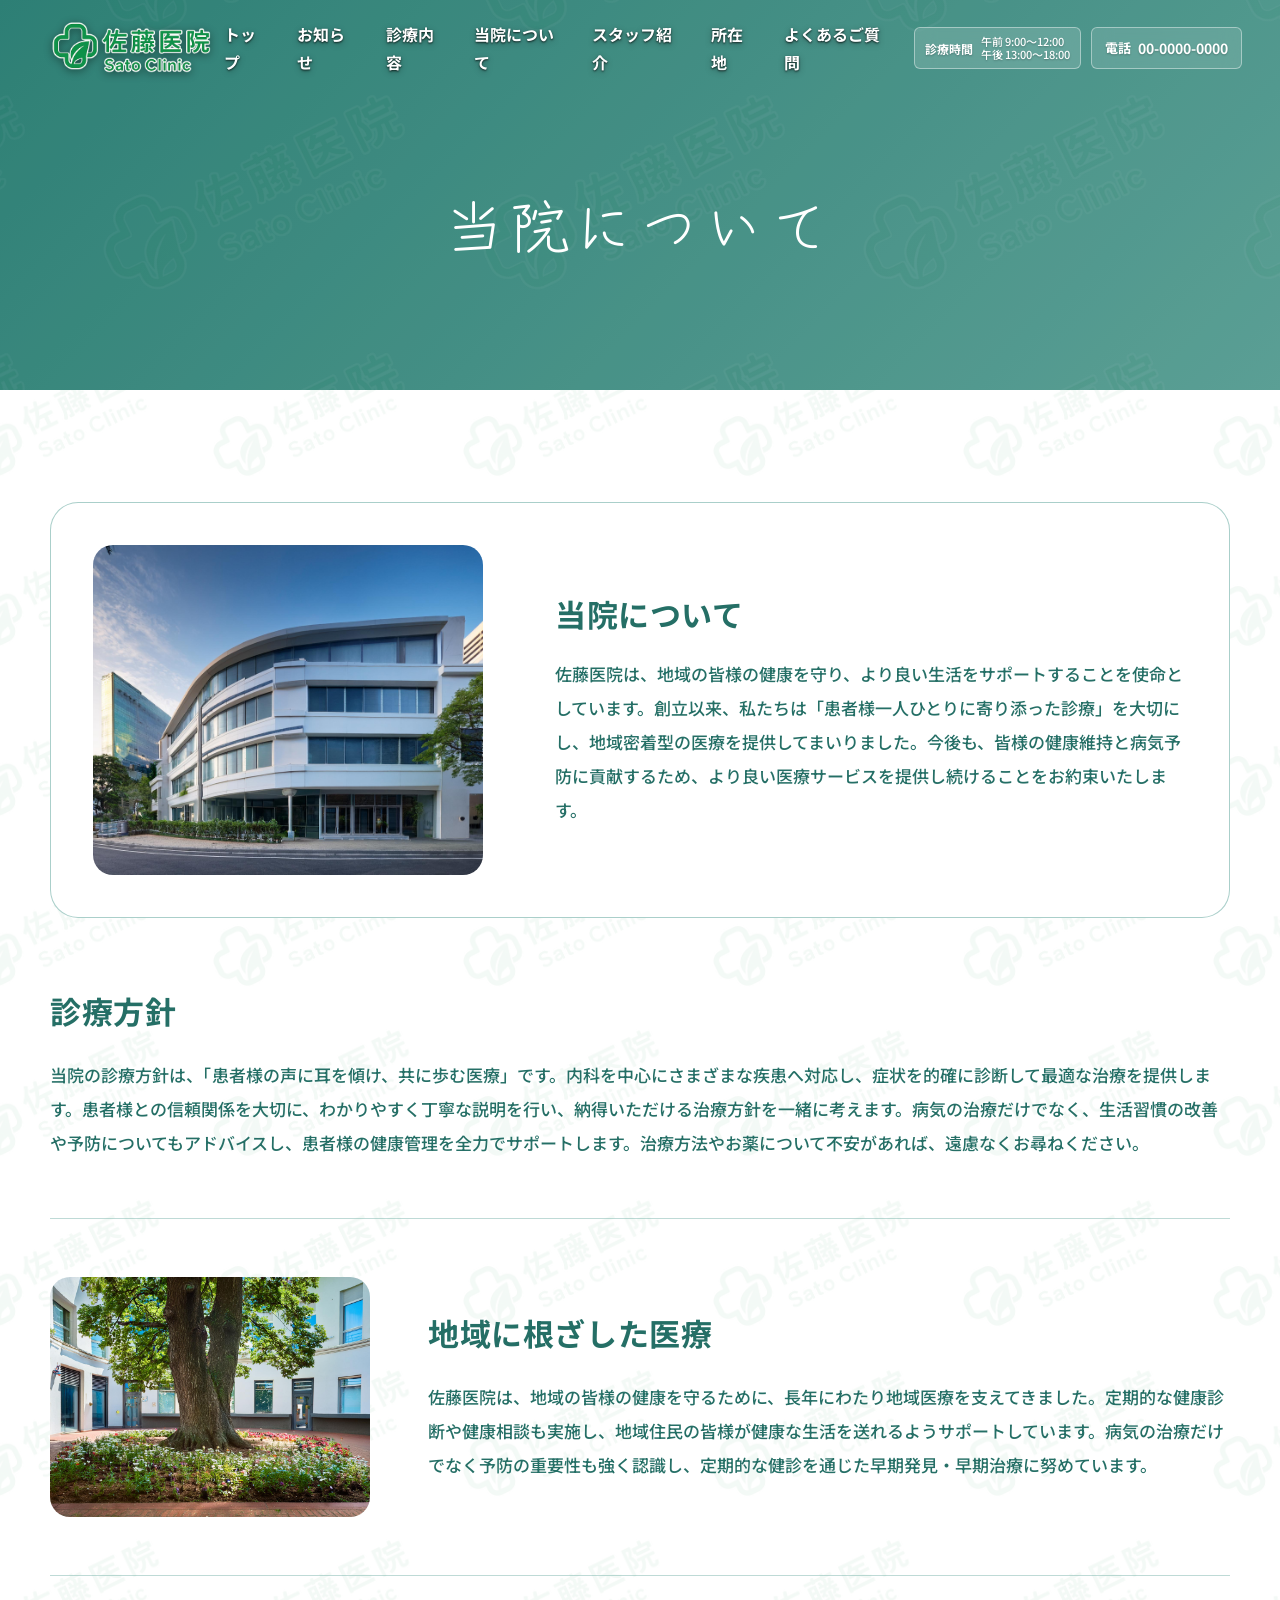
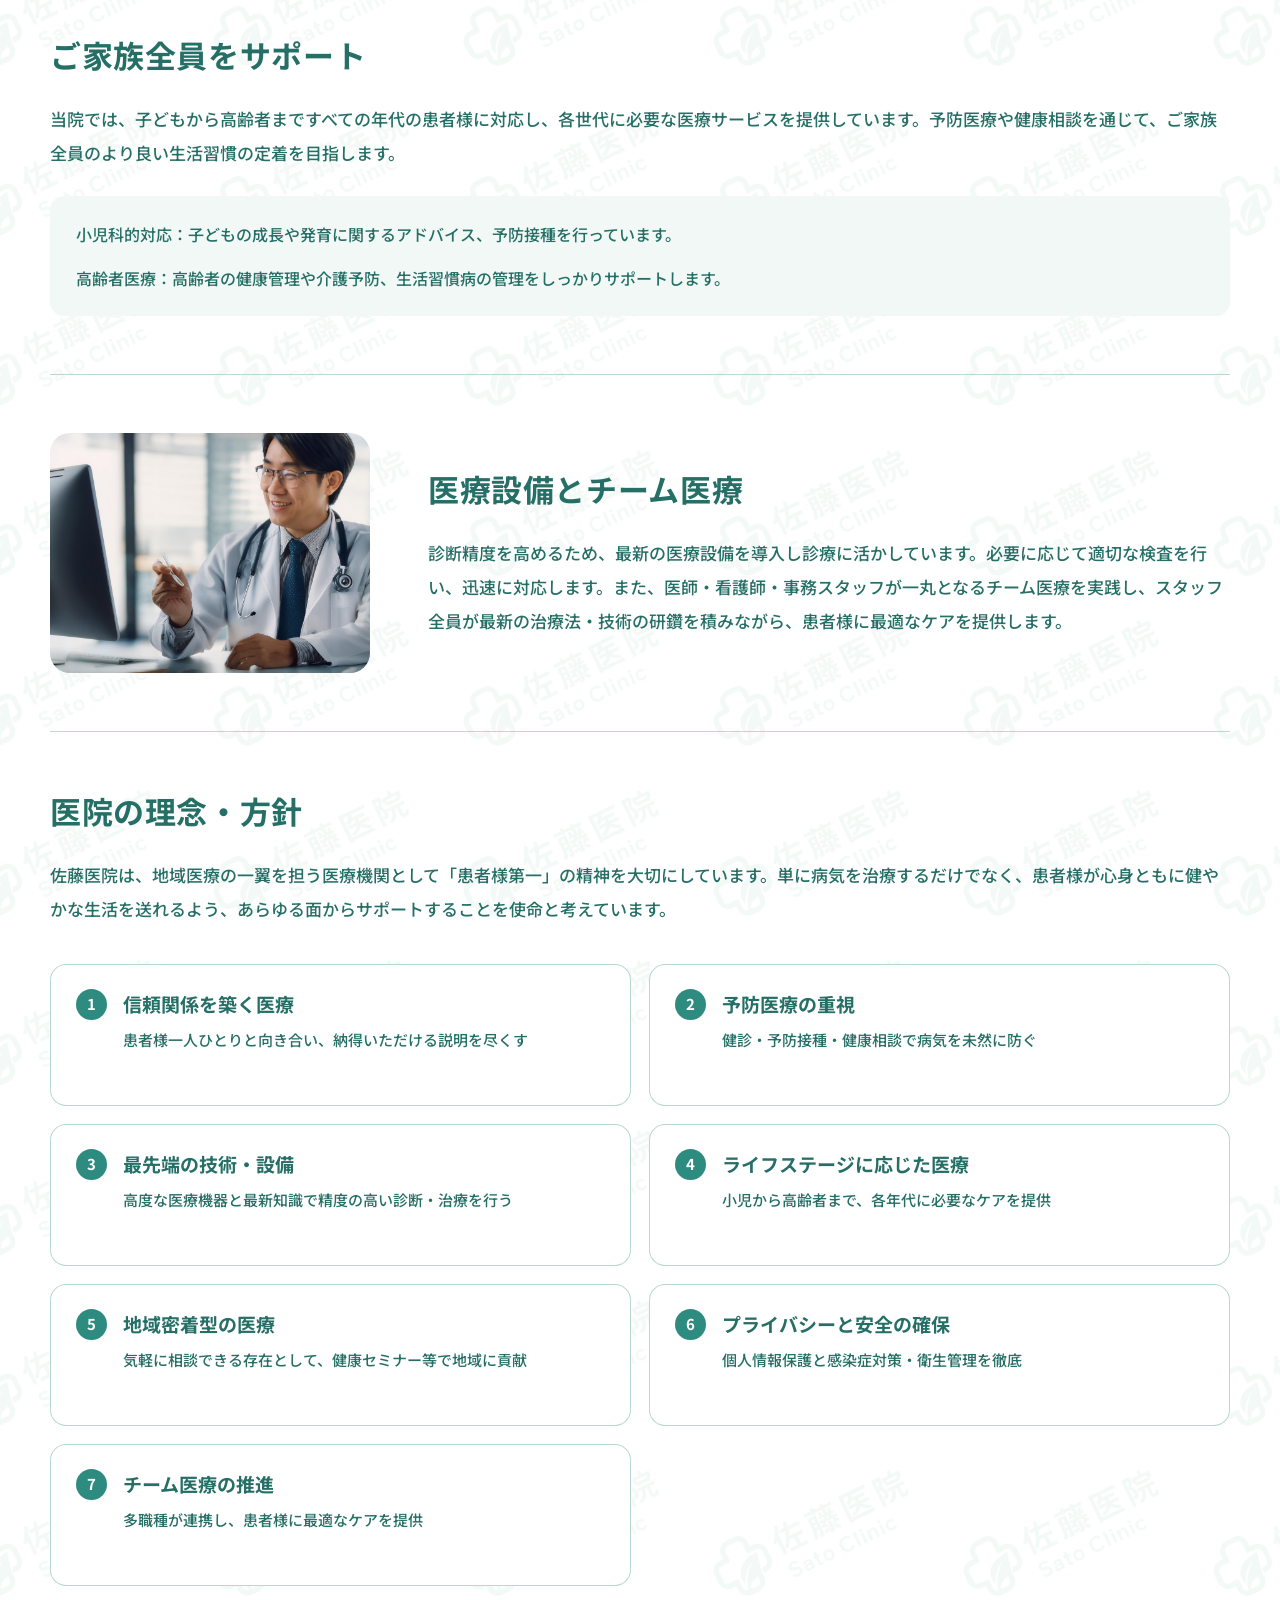
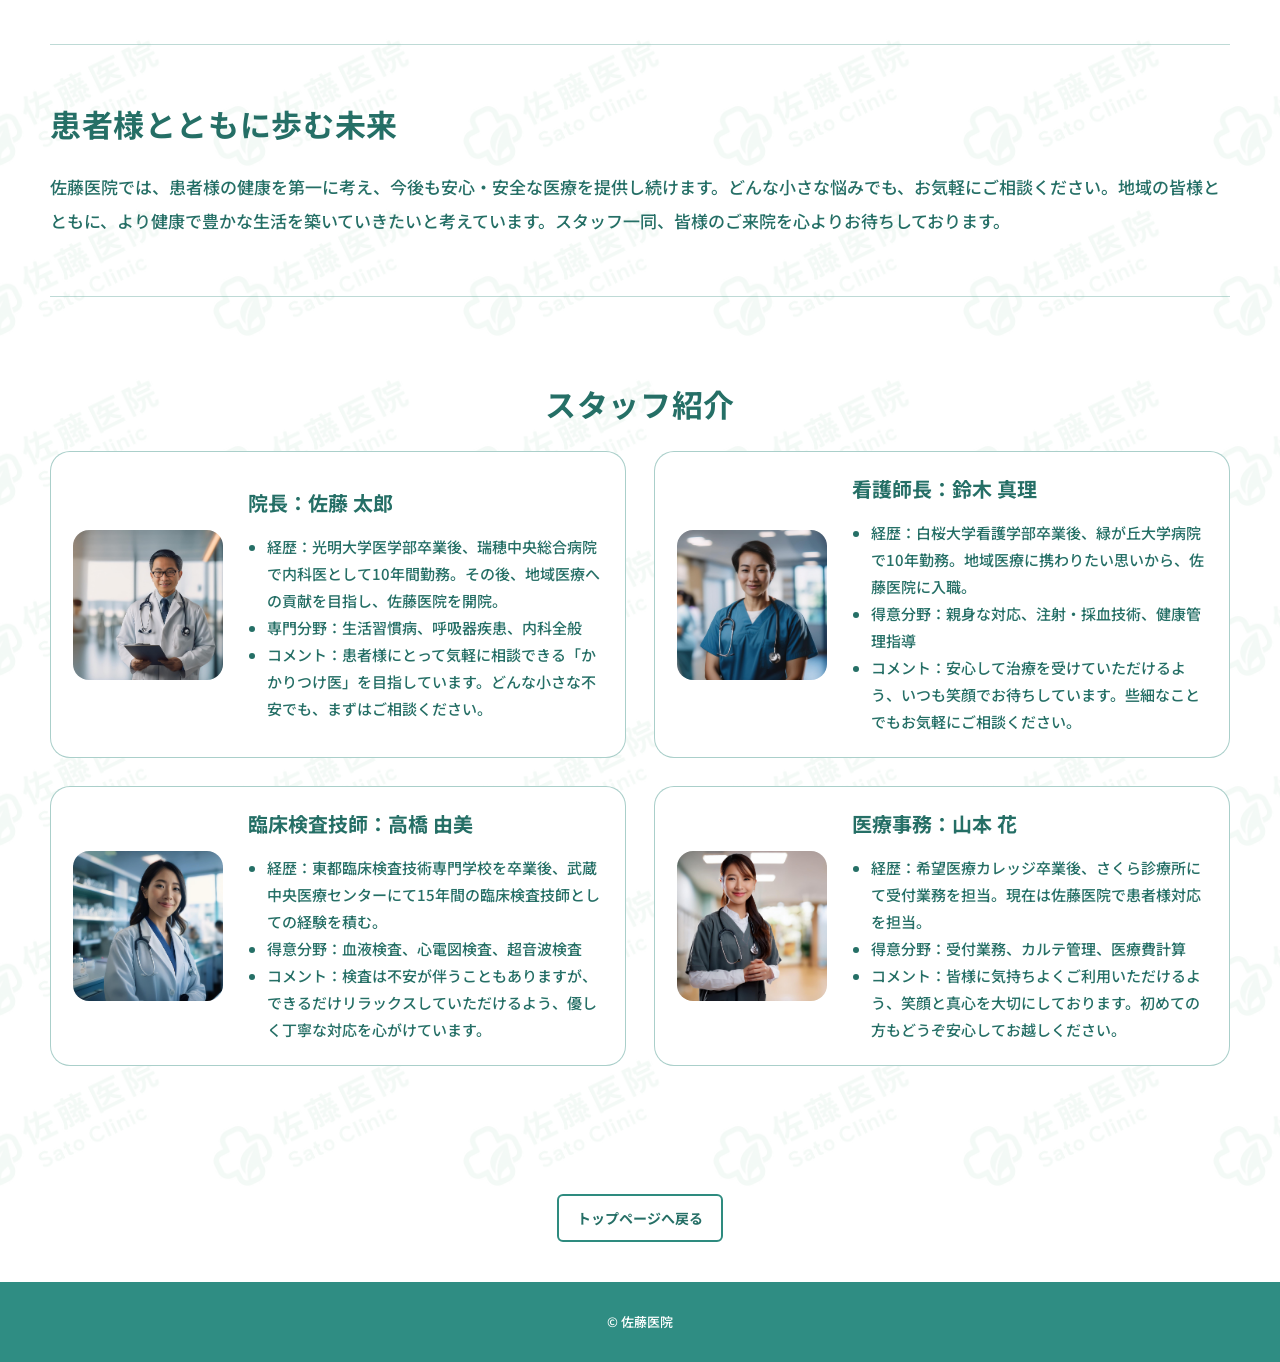
==== commit 4e8a39f2: "ヘッダーからのリンク回りを改修" ====
--- a/about.html
+++ b/about.html
@@ -19,12 +19,12 @@
     <nav aria-label="メインナビゲーション">
       <ul>
         <li><a href="./index.html#top">トップ</a></li>
-        <li><a href="./index.html#news">お知らせ</a></li>
-        <li><a href="./index.html#medical">診療内容</a></li>
+        <li><a href="./news.html">お知らせ</a></li>
+        <li><a href="./medical.html">診療内容</a></li>
         <li><a href="./about.html">当院について</a></li>
-        <li><a href="./index.html#staff">スタッフ紹介</a></li>
-        <li><a href="./index.html#access">所在地</a></li>
-        <li><a href="./index.html#faq-link">よくあるご質問</a></li>
+        <li><a href="./about.html#staff">スタッフ紹介</a></li>
+        <li><a href="./access.html">所在地</a></li>
+        <li><a href="./faq.html">よくあるご質問</a></li>
       </ul>
     </nav>
     <button class="menu-toggle" type="button" aria-expanded="false">
@@ -32,7 +32,7 @@
       <span class="sr-only">Menu</span>
     </button>
     <div class="header-actions">
-      <a class="header-hours" href="./index.html#hours" aria-label="診療時間へ">
+      <a class="header-hours" href="./access.html#hours" aria-label="診療時間へ">
         <span class="header-action-label">診療時間</span>
         <span class="header-action-detail">午前 9:00〜12:00<br>午後 13:00〜18:00</span>
       </a>
@@ -111,13 +111,13 @@
             </article>
           </div>
 
-          <section class="about-detail-staff" aria-labelledby="about-staff-title">
+          <section class="about-detail-staff" id="staff" aria-labelledby="about-staff-title">
             <h2 id="about-staff-title">スタッフ紹介</h2>
             <div class="about-staff-grid">
-              <a class="about-staff-card" href="./index.html#staff-1"><img src="./assets/Doctor_Image/sato_taro.jpg" alt="院長 佐藤 太郎"><div><h3>院長：佐藤 太郎</h3></div></a>
-              <a class="about-staff-card" href="./index.html#staff-2"><img src="./assets/Doctor_Image/suzuki_mari.jpg" alt="看護師長 鈴木 真理"><div><h3>看護師長：鈴木 真理</h3></div></a>
-              <a class="about-staff-card" href="./index.html#staff-3"><img src="./assets/Doctor_Image/takahashi_yumi.jpg" alt="臨床検査技師 高橋 由美"><div><h3>臨床検査技師：高橋 由美</h3></div></a>
-              <a class="about-staff-card" href="./index.html#staff-4"><img src="./assets/Doctor_Image/yamamoto_hana.jpg" alt="医療事務 山本 花"><div><h3>医療事務：山本 花</h3></div></a>
+              <article class="about-staff-card" id="staff-1"><img src="./assets/Doctor_Image/sato_taro.jpg" alt="院長 佐藤 太郎" loading="lazy"><div><h3>院長：佐藤 太郎</h3><ul><li>経歴：光明大学医学部卒業後、瑞穂中央総合病院で内科医として10年間勤務。その後、地域医療への貢献を目指し、佐藤医院を開院。</li><li>専門分野：生活習慣病、呼吸器疾患、内科全般</li><li>コメント：患者様にとって気軽に相談できる「かかりつけ医」を目指しています。どんな小さな不安でも、まずはご相談ください。</li></ul></div></article>
+              <article class="about-staff-card" id="staff-2"><img src="./assets/Doctor_Image/suzuki_mari.jpg" alt="看護師長 鈴木 真理" loading="lazy"><div><h3>看護師長：鈴木 真理</h3><ul><li>経歴：白桜大学看護学部卒業後、緑が丘大学病院で10年勤務。地域医療に携わりたい思いから、佐藤医院に入職。</li><li>得意分野：親身な対応、注射・採血技術、健康管理指導</li><li>コメント：安心して治療を受けていただけるよう、いつも笑顔でお待ちしています。些細なことでもお気軽にご相談ください。</li></ul></div></article>
+              <article class="about-staff-card" id="staff-3"><img src="./assets/Doctor_Image/takahashi_yumi.jpg" alt="臨床検査技師 高橋 由美" loading="lazy"><div><h3>臨床検査技師：高橋 由美</h3><ul><li>経歴：東都臨床検査技術専門学校を卒業後、武蔵中央医療センターにて15年間の臨床検査技師としての経験を積む。</li><li>得意分野：血液検査、心電図検査、超音波検査</li><li>コメント：検査は不安が伴うこともありますが、できるだけリラックスしていただけるよう、優しく丁寧な対応を心がけています。</li></ul></div></article>
+              <article class="about-staff-card" id="staff-4"><img src="./assets/Doctor_Image/yamamoto_hana.jpg" alt="医療事務 山本 花" loading="lazy"><div><h3>医療事務：山本 花</h3><ul><li>経歴：希望医療カレッジ卒業後、さくら診療所にて受付業務を担当。現在は佐藤医院で患者様対応を担当。</li><li>得意分野：受付業務、カルテ管理、医療費計算</li><li>コメント：皆様に気持ちよくご利用いただけるよう、笑顔と真心を大切にしております。初めての方もどうぞ安心してお越しください。</li></ul></div></article>
             </div>
           </section>
         </div>
--- a/css/style.css
+++ b/css/style.css
@@ -157,7 +157,22 @@
 
 @media (min-width: 768px) {
   .site-header nav ul { gap: 28px; }
-  .site-header nav a { font-size: 16px; }
+  .site-header nav a {
+    display: inline-block;
+    font-size: 16px;
+    transform: scale(1);
+    transform-origin: center;
+    transition: transform .2s ease-out;
+  }
+
+  .site-header nav a:hover,
+  .site-header nav a:focus-visible {
+    transform: scale(1.05);
+  }
+}
+
+@media (prefers-reduced-motion: reduce) {
+  .site-header nav a { transition: none; }
 }
 
 .header-hours:hover,
@@ -195,11 +210,12 @@
 .hero-shade {
   position: absolute;
   inset: 0;
-  background: linear-gradient(180deg, rgba(37, 111, 102, .35) 0%, transparent 38%, transparent 70%, rgba(37, 111, 102, .25) 100%);
+  background: transparent;
 }
 
 .hero h1 {
   position: absolute;
+  z-index: 1;
   top: 43%;
   left: 0;
   width: 100%;
@@ -210,7 +226,23 @@
   font-weight: 400;
   letter-spacing: .11em;
   text-align: center;
-  text-shadow: 0 1px 2px rgba(0, 0, 0, .78), 0 3px 10px rgba(0, 0, 0, .44);
+  text-shadow: 0 1px 2px rgba(0, 0, 0, .58), 0 2px 5px rgba(0, 0, 0, .28);
+  isolation: isolate;
+  --hero-copy-overlay-opacity: .14;
+}
+
+.hero h1::before {
+  position: absolute;
+  z-index: -1;
+  top: calc(50% + 8px);
+  left: 50%;
+  width: min(720px, 94%);
+  height: .33em;
+  content: "";
+  background: rgba(0, 0, 0, var(--hero-copy-overlay-opacity));
+  clip-path: polygon(7% 0, 100% 0, 97.5% 100%, 3.5% 100%);
+  pointer-events: none;
+  transform: translate(-50%, -50%);
 }
 
 .patterned-content {
@@ -487,6 +519,13 @@
 
 .about-staff-card h3 { margin: 0; font-size: 20px; }
 
+.about-staff-card ul {
+  margin: 16px 0 0;
+  padding-left: 1.25em;
+  font-size: 15px;
+  line-height: 1.8;
+}
+
 .faq-detail { padding: 112px 0 128px; }
 
 .faq-detail > .content > h2 { margin-bottom: 26px; }
@@ -615,6 +654,65 @@
 .faq-link-card .outline-button {
   flex: 0 0 auto;
   white-space: nowrap;
+}
+
+.news-detail { padding: 112px 0 128px; }
+
+.news-detail > .content > h2 { margin-bottom: 38px; }
+
+.news-detail-list {
+  display: grid;
+  gap: 0;
+  margin-bottom: 78px;
+  border-top: 1px solid rgba(101, 168, 158, .45);
+}
+
+.news-detail-list a {
+  display: block;
+  padding: 20px 24px;
+  border-bottom: 1px solid rgba(101, 168, 158, .45);
+  color: var(--green);
+  background: rgba(255, 255, 255, .84);
+  font-size: 18px;
+  font-weight: 700;
+}
+
+.news-detail-list a::after {
+  float: right;
+  color: var(--green-bright);
+  content: "→";
+  font-size: 22px;
+  font-weight: 400;
+  line-height: 1.2;
+}
+
+.news-detail-list a:hover,
+.news-detail-list a:focus-visible {
+  background: var(--section-tint);
+}
+
+.news-articles { display: grid; gap: 30px; }
+
+.news-article {
+  scroll-margin-top: 120px;
+  padding: 34px 38px 38px;
+  border: 1px solid rgba(101, 168, 158, .55);
+  border-radius: 20px;
+  background: #fff;
+  box-shadow: 0 10px 24px rgba(37, 111, 102, .08);
+}
+
+.news-article h3 {
+  margin-bottom: 18px;
+  padding-bottom: 14px;
+  border-bottom: 2px solid var(--line);
+  font-size: 25px;
+}
+
+.news-article p {
+  margin: 0;
+  font-size: 17px;
+  line-height: 2;
 }
 
 .hours {
@@ -801,6 +899,14 @@
 .medical { padding: 96px 0 120px; }
 .medical > .content > h2 { margin-bottom: 64px; }
 
+.medical-intro {
+  max-width: 760px;
+  margin: -34px auto 42px;
+  font-size: 17px;
+  line-height: 1.9;
+  text-align: center;
+}
+
 .medical-row,
 .staff-row {
   display: grid;
@@ -814,6 +920,8 @@
 .staff-carousel {
   display: contents;
 }
+
+.carousel-clone { display: none !important; }
 
 .medical-more {
   margin-top: 28px;
@@ -885,6 +993,8 @@
   text-align: center;
 }
 
+.staff-intro-break { display: block; }
+
 .staff-row {
   margin-bottom: 88px;
 }
@@ -902,6 +1012,37 @@
 .staff-row ul { padding-left: 1.35em; font-size: 16px; }
 .staff-row.image-right > div:first-child { padding-left: 90px; }
 .staff-row.last { margin-bottom: 0; }
+
+.staff-carousel .staff-row { margin-bottom: 24px; }
+
+.staff-carousel .staff-row p {
+  margin: 0;
+  overflow: hidden;
+  font-size: 15px;
+  line-height: 1.6;
+  text-overflow: ellipsis;
+  white-space: nowrap;
+}
+
+.staff-more {
+  display: flex;
+  align-items: center;
+  justify-content: center;
+  min-width: 112px;
+  min-height: 42px;
+  width: max-content;
+  margin: 0 auto 24px;
+  padding: 9px 16px;
+  border: 1px solid var(--green-bright);
+  border-radius: 6px;
+  color: var(--green);
+  background: rgba(255, 255, 255, .58);
+  font-size: 14px;
+  font-weight: 700;
+}
+
+.staff-more:hover,
+.staff-more:focus-visible { background: var(--section-tint); }
 
 .access {
   padding: 104px 0 120px;
@@ -1145,6 +1286,12 @@
     letter-spacing: .08em;
   }
 
+  .hero h1::before {
+    width: calc(100% - 20px);
+    height: .33em;
+    top: calc(50% + 7px);
+  }
+
   .hours { padding: 48px 0 56px; }
   .hours { scroll-margin-top: 72px; }
 
@@ -1479,8 +1626,44 @@
     min-height: 50px;
   }
 
+  .news-detail { padding: 64px 0 76px; }
+  .news-detail > .content > h2 { margin-bottom: 28px; font-size: 28px; }
+
+  .news-detail-list { margin-bottom: 48px; }
+  .news-detail-list a {
+    padding: 17px 16px;
+    font-size: 15px;
+    line-height: 1.7;
+  }
+
+  .news-detail-list a::after { font-size: 19px; }
+  .news-articles { gap: 20px; }
+
+  .news-article {
+    scroll-margin-top: 92px;
+    padding: 22px 17px 24px;
+    border-radius: 16px;
+  }
+
+  .news-article h3 {
+    margin-bottom: 14px;
+    padding-bottom: 10px;
+    font-size: 20px;
+    line-height: 1.5;
+  }
+
+  .news-article p { font-size: 15px; line-height: 1.9; }
+
   .medical { padding: 56px 0 72px; }
   .medical > .content > h2 { margin-bottom: 42px; }
+
+  .medical-intro {
+    width: 100%;
+    margin: -16px auto 28px;
+    font-size: 15px;
+    line-height: 1.9;
+    text-align: left;
+  }
 
   .medical-carousel,
   .staff-carousel {
@@ -1497,6 +1680,8 @@
     width: 100%;
     will-change: transform;
   }
+
+  .carousel-track > .carousel-clone { display: block !important; }
 
   .mobile-switcher {
     display: flex;
@@ -1548,15 +1733,7 @@
 
   .medical-item > summary,
   .staff-item > summary {
-    display: grid;
-    grid-template-columns: 64px minmax(0, 1fr) 20px;
-    gap: 12px;
-    align-items: center;
-    min-height: 86px;
-    padding: 10px 12px;
-    color: var(--green);
-    cursor: pointer;
-    list-style: none;
+    display: none;
   }
 
   .medical-item > summary::-webkit-details-marker,
@@ -1610,11 +1787,11 @@
     white-space: nowrap;
   }
 
-  .medical-item:not([open]) > .medical-row,
-  .staff-item:not([open]) > .staff-row { display: none; }
-
-  .medical-item[open] > .medical-row,
-  .staff-item[open] > .staff-row { padding: 0 12px 16px; }
+  .medical-item > .medical-row,
+  .staff-item > .staff-row {
+    display: flex;
+    padding: 0 12px 16px;
+  }
 
   .staff-item summary img[src*="sato_taro.jpg"] { object-position: 75% center; }
   .staff-item summary img[src*="suzuki_mari.jpg"] { object-position: right center; }
@@ -1696,6 +1873,8 @@
     font-size: 14px;
   }
 
+  .staff-intro-break { display: none; }
+
   .staff-row,
   .staff-row.image-right {
     display: flex;
